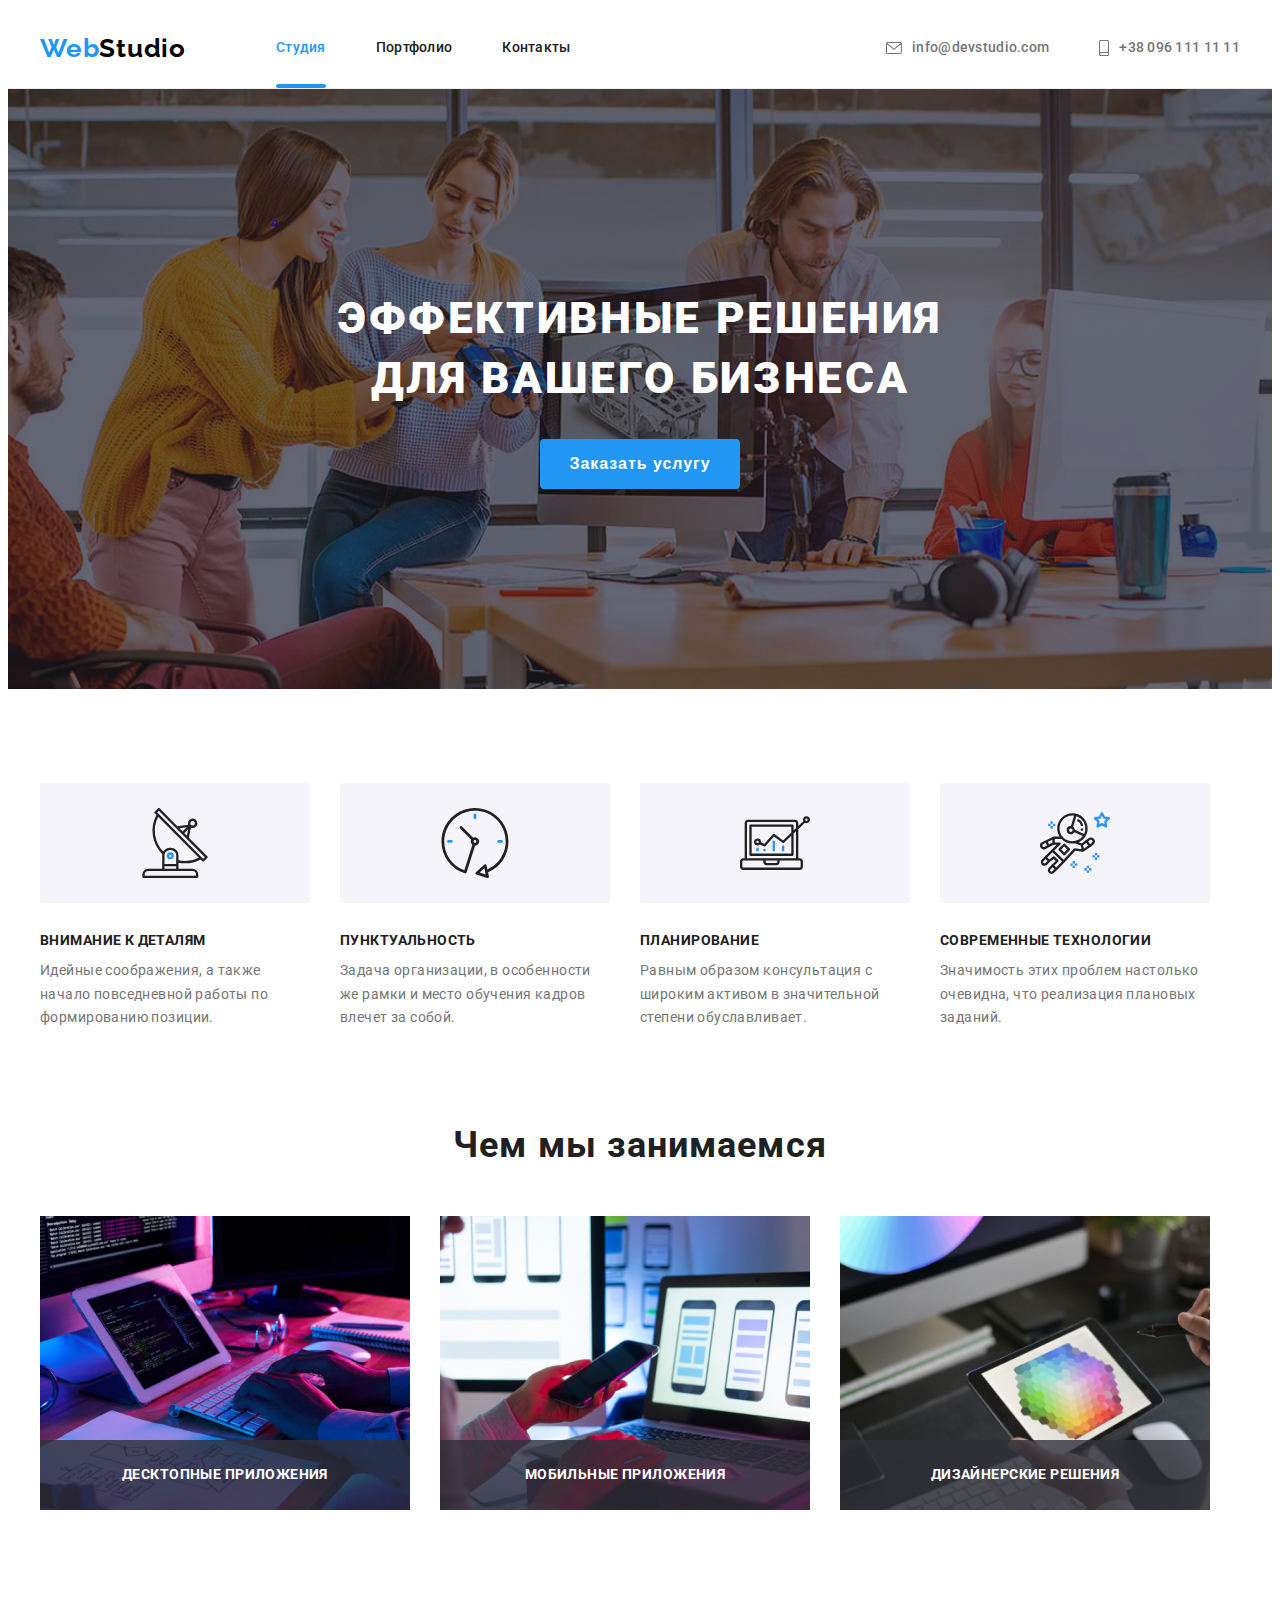
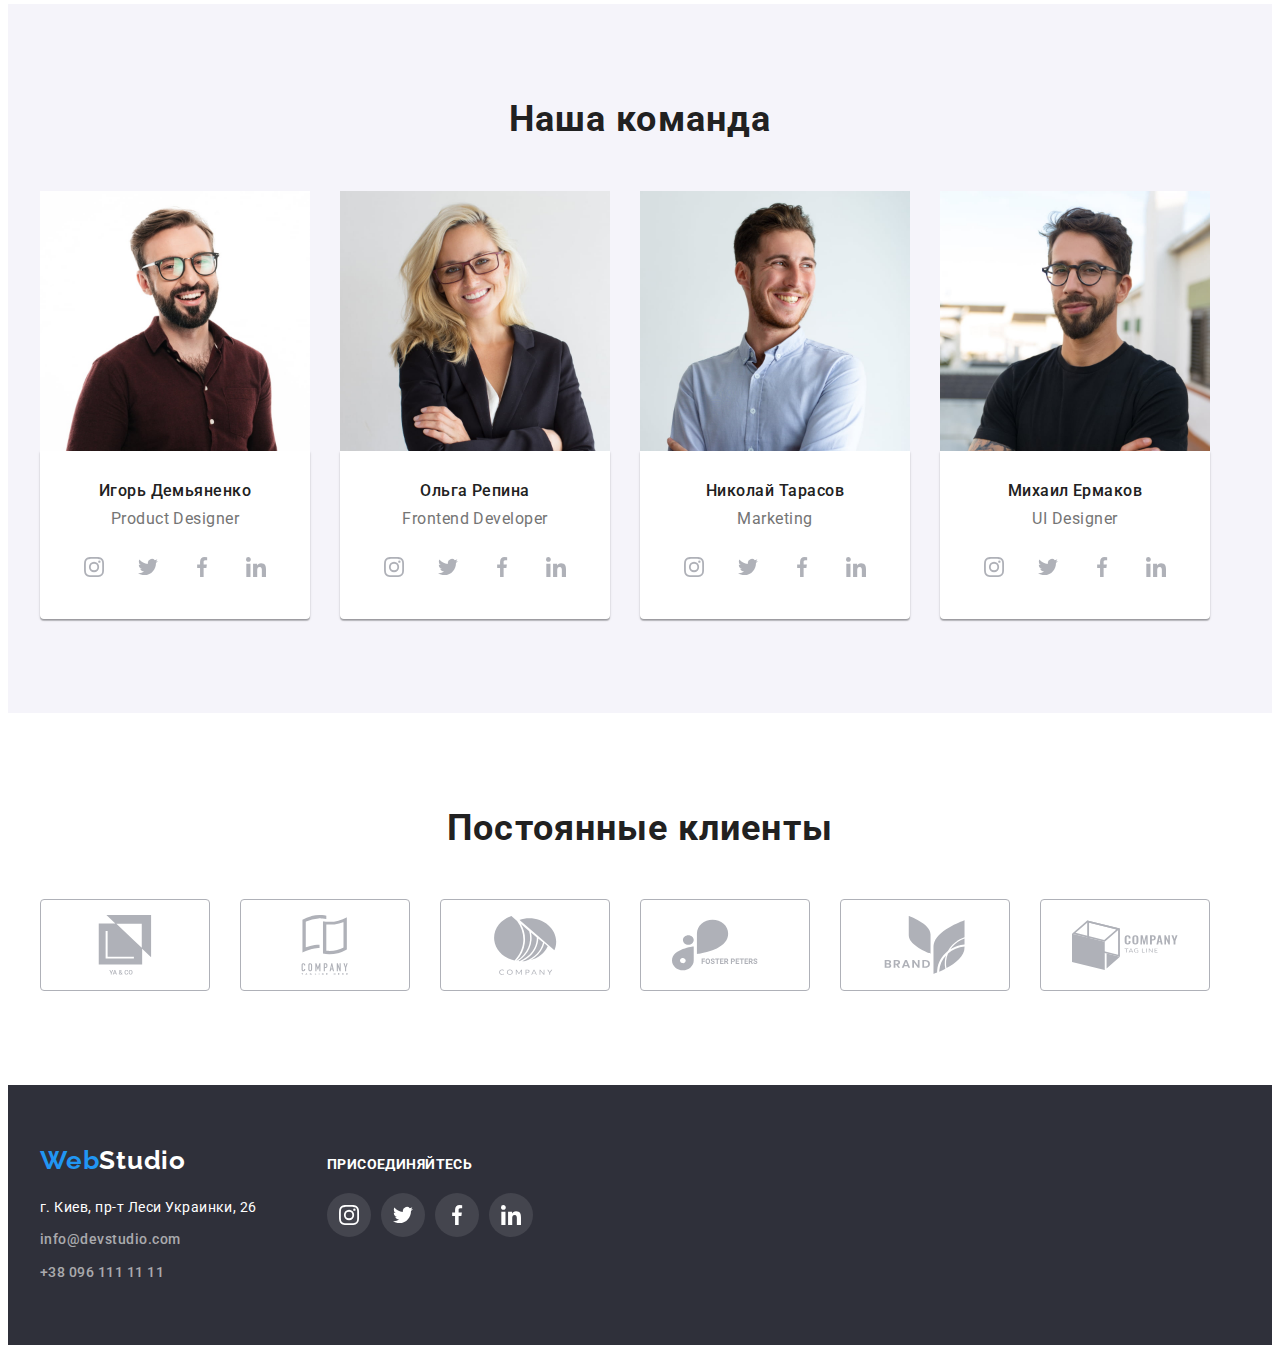
==== index.html @ 2dee27a9 "step-1" ====
<!DOCTYPE html>
<html lang="ru">
<head>
    <meta charset="UTF-8">
    <meta http-equiv="X-UA-Compatible" content="IE=edge">
    <meta name="viewport" content="width=device-width, initial-scale=1.0">
    <title>Document</title>
    <link rel="stylesheet" href="https://cdnjs.cloudflare.com/ajax/libs/modern-normalize/1.1.0/modern-normalize.min.css"
        integrity="sha512-wpPYUAdjBVSE4KJnH1VR1HeZfpl1ub8YT/NKx4PuQ5NmX2tKuGu6U/JRp5y+Y8XG2tV+wKQpNHVUX03MfMFn9Q=="
        crossorigin="anonymous" referrerpolicy="no-referrer" />

    <link rel="preconnect" href="https://fonts.googleapis.com">
 <link rel="preconnect" href="https://fonts.gstatic.com" crossorigin>

 <link href="https://fonts.googleapis.com/css2?family=Raleway:wght@700&family=Roboto:wght@400;500;700;900&display=swap" rel="stylesheet">



    <link rel="stylesheet" href="./css/main.css">
</head>
<body>
    <!---------------------------------------------Блок 1 Шапка ----------------------------------------------------->
    <header class="header">
        <div class="container header-container">
     <nav class="header-nav active">
        <a class="link body-logo-head" href="" lang="en"><span>Web</span><span class="third-body-logo">Studio</span></a>
        
                <ul class="list menu-list">
                    <li class="menu-item"><a class="menu-link link current" href="./index.html">Студия</a></li>
                    <li class="menu-item"><a class="menu-link link" href="./portfolio.html">Портфолио</a></li>
                    <li class="menu-item"><a class="menu-link link" href="#address">Контакты</a></li>
                    </ul>
     </nav>
              
             <ul class="menu-list  contact list header-connect">

                    <li class="menu-item" aria-label="Написать">
                        <a class="header-contact link" href="mailto:info@devstudio.com">
                            <svg class="link-icon" width="16px" height="12px">
                                <use href="./img/page-3/icon/sprite.svg#icon-envelope">
                            
                                </use>
                            </svg>
                            info@devstudio.com
                         </a>
                    </li>
                    <li class="menu-item" aria-label="Позвонить">
                         <a class="header-contact link" href="tel:+380961111111">
                             <svg class="link-icon" width="10px" height="16px">
                                 <use href="./img/page-3/icon/sprite.svg#icon-smartphone">
                         
                                 </use>
                             </svg>
                        +38 096 111 11 11
                     </a>
                    </li>
             </ul>
            
        
        </div>

    </header>
    <!------------------------------------------Герой---------------------------------------------------------->
    <main>
           
             <section class="main-section overlay">
                

                 <div class="container">
                    <h1 class="main-slogan hero-after-title">Эффективные решения для вашего бизнеса</h1> 
                    <button data-modal-open class="button primary btn " type="button">Заказать услугу</button>
                </div>
                <div class="backdrop is-hidden" data-modal>
                    <div class="modal">
                        <button data-modal-close class="modal-close" type="button">
                            <svg class="modal-close-icon" width="18px" height="18px">
                                <use href="./img/page-3/icon/sprite.svg#icon-close">
                            
                                </use>
                            </svg>
                        </button>

                        </a>
                    </div>
                </div>

            </section>
            
            <!--Блок 3 приемущества -->
           
                <section class="about">

                    <div class="container">
                        <h2 class="visually-hidden">Наши приемущества</h2>
                        <ul class="list about-item">
                            <li class="about-pro-item icon-antenna">
                                <h3 class="about-title">Внимание к деталям</h3>
                                <p class="about-text">Идейные соображения, а также начало повседневной работы по формированию позиции.</p>

                            </li>
                        
                            <li class="about-pro-item icon-clock">
                                <h3 class="about-title">Пунктуальность</h3>
                                <p class="about-text">Задача организации, в особенности же рамки и место обучения кадров влечет за собой.</p>

                            </li>
                        
                            <li class="about-pro-item icon-diagram">
                                <h3 class="about-title">Планирование</h3>
                                <p class="about-text">Равным образом консультация с широким активом в значительной степени обуславливает.</p>

                            </li>
                        
                            <li class="about-pro-item icon-astronaut">
                                <h3 class="about-title">Современные технологии</h3>
                                <p class="about-text">Значимость этих проблем настолько очевидна, что реализация плановых заданий.</p>
                            </li>
                        </ul>
                    
                        </div>
                 </section>
            
            <!--Блок 4 Направление-->
            
             <section class="aside-can">
                <div class="container">
                    <h2 class="aside-us">Чем мы занимаемся</h2>
                    <ul class="list item-us">
                        <li class="item-can">
                            <div class="features-icon">
                              <img src="./img/page-1/img-7.jpg" width="370" height="294" alt="foto computer" />
                              <div class="features-icon-head">
                              <h2 class="features-icon-text">Десктопные приложения</h2>
                              </div>
                            </div>
                        </li>
                        <li class="item-can">
                            <div class="features-icon">
                            <img src="./img/page-1/img-8.jpg" width="370" height="294" alt="foto telephone" />
                                <div class="features-icon-head">
                                <h2 class="features-icon-text">Мобильные приложения</h2>
                                </div>
                            </div>
                        </li>
                        <li class="item-can">
                            <div class="features-icon">
                            <img src="./img/page-1/img-9.jpg" width="370" height="294" alt="foto tablet">
                                <div class="features-icon-head">
                                <h2 class="features-icon-text">Дизайнерские решения</h2>
                                </div>
                            </div>
                        </li>
                    </ul>
                </div>
            </section>

            <!--Блок 5 Сотрудники-->
           
                <section class="aside-team">
                    <div class="container">

                        <h2 class="aside-us">Наша команда</h2>
                        <ul class="list item-us">
                            <li class="item item-substrate">
                                <img class="aside-img" src="./img/page-1/img-3.jpg" width="270" height="260" alt="employees-1">
                                
                                <div class="item-pro-name">
                                <h3 class="item-name">Игорь Демьяненко</h3>
                                <p class="content-team">Product Designer</p>
                                
                                <ul class="list  icon-manu">
                                    <li class="icon-list">
                                        <a  href="" class="link-info">
                                            <svg class="icon-info" width="20px" height="20px">
                                                <use href="./img/page-3/icon/sprite.svg#icon-instagram">
                                                </use>
                                            </svg>
                                        </a>
                                    </li>
                                    <li class="icon-list">
                                        <a class="link-info" href="">
                                            <svg class="icon-info" width="20px" height="20px">
                                                <use href="./img/page-3/icon/sprite.svg#icon-twitter">
                                                </use>
                                            </svg>
                                        </a>
                                    </li>
                                    <li class="icon-list">
                                        <a class="link-info" href="">
                                            <svg class="icon-info" width="20px" height="20px">
                                                <use href="./img/page-3/icon/sprite.svg#icon-facebook">
                                                </use>
                                            </svg>
                                        </a>
                                    </li>
                                    <li class="icon-list">
                                        <a class="link-info" href="">
                                            <svg class="icon-info" width="20px" height="20px">
                                                <use href="./img/page-3/icon/sprite.svg#icon-linkedin">
                                                </use>
                                            </svg>
                                        </a>
                                    </li>
                                </ul>
                                </div>
                            </li>
                            <li class="item item-substrate">
                                <img class="aside-img" src="./img/page-1/img-2.jpg" width="270" height="260" alt="employees-2">
                               
                                <div class="item-pro-name">
                                <h3 class="item-name">Ольга Репина</h3>
                                <p class="content-team">Frontend Developer</p>
                                <ul class="list  icon-manu">
                                    <li class="icon-list">
                                        <a href="" class="link-info">
                                            <svg class="icon-info" width="20px" height="20px">
                                                <use href="./img/page-3/icon/sprite.svg#icon-instagram">
                                                </use>
                                            </svg>
                                        </a>
                                    </li>
                                    <li class="icon-list">
                                        <a class="link-info" href="">
                                            <svg class="icon-info" width="20px" height="20px">
                                                <use href="./img/page-3/icon/sprite.svg#icon-twitter">
                                                </use>
                                            </svg>
                                        </a>
                                    </li>
                                    <li class="icon-list">
                                        <a class="link-info" href="">
                                            <svg class="icon-info" width="20px" height="20px">
                                                <use href="./img/page-3/icon/sprite.svg#icon-facebook">
                                                </use>
                                            </svg>
                                        </a>
                                    </li>
                                    <li class="icon-list">
                                        <a class="link-info" href="">
                                            <svg class="icon-info" width="20px" height="20px">
                                                <use href="./img/page-3/icon/sprite.svg#icon-linkedin">
                                                </use>
                                            </svg>
                                        </a>
                                    </li>
                                </ul>
                                </div>
                            </li>
                            <li class="item item-substrate">
                                <img class="aside-img" src="./img/page-1/img-1.jpg" width="270" height="260" alt="employees-3">
                                
                                <div class="item-pro-name">
                                <h3 class="item-name">Николай Тарасов</h3>
                                <p class="content-team">Marketing</p>
                                <ul class="list  icon-manu">
                                    <li class="icon-list">
                                        <a href="" class="link-info">
                                            <svg class="icon-info" width="20px" height="20px">
                                                <use href="./img/page-3/icon/sprite.svg#icon-instagram">
                                                </use>
                                            </svg>
                                        </a>
                                    </li>
                                    <li class="icon-list">
                                        <a class="link-info" href="">
                                            <svg class="icon-info" width="20px" height="20px">
                                                <use href="./img/page-3/icon/sprite.svg#icon-twitter">
                                                </use>
                                            </svg>
                                        </a>
                                    </li>
                                    <li class="icon-list">
                                        <a class="link-info" href="">
                                            <svg class="icon-info" width="20px" height="20px">
                                                <use href="./img/page-3/icon/sprite.svg#icon-facebook">
                                                </use>
                                            </svg>
                                        </a>
                                    </li>
                                    <li class="icon-list">
                                        <a class="link-info" href="">
                                            <svg class="icon-info" width="20px" height="20px">
                                                <use href="./img/page-3/icon/sprite.svg#icon-linkedin">
                                                </use>
                                            </svg>
                                        </a>
                                    </li>
                                </ul>
                                </div>
                            </li>
                            <li class="item item-substrate">
                                <img class="aside-img" src="./img/page-1/img.jpg" width="270" height="260" alt="employees-4">
                               
                                <div class="item-pro-name">
                                <h3 class="item-name">Михаил Ермаков</h3>
                                <p class="content-team">UI Designer</p>
                                <ul class="list  icon-manu">
                                    <li class="icon-list">
                                        <a href="" class="link-info">
                                            <svg class="icon-info" width="20px" height="20px">
                                                <use href="./img/page-3/icon/sprite.svg#icon-instagram">
                                                </use>
                                            </svg>
                                        </a>
                                    </li>
                                    <li class="icon-list">
                                        <a class="link-info" href="">
                                            <svg class="icon-info" width="20px" height="20px">
                                                <use href="./img/page-3/icon/sprite.svg#icon-twitter">
                                                </use>
                                            </svg>
                                        </a>
                                    </li>
                                    <li class="icon-list">
                                        <a class="link-info" href="">
                                            <svg class="icon-info" width="20px" height="20px">
                                                <use href="./img/page-3/icon/sprite.svg#icon-facebook">
                                                </use>
                                            </svg>
                                        </a>
                                    </li>
                                    <li class="icon-list">
                                        <a class="link-info" href="">
                                            <svg class="icon-info" width="20px" height="20px">
                                                <use href="./img/page-3/icon/sprite.svg#icon-linkedin">
                                                </use>
                                            </svg>
                                        </a>
                                    </li>
                                </ul>
                                </div>
                            </li>
                        </ul>
                    </div>
             </section>

             <section class="our-clients">
                  <div class="container">
                      <h2 class="aside-us">Постоянные клиенты</h2>
                      <ul class="list item-us">
                            <li class="frame">
                                <a class="frame-clients" href="">
                                    <svg class="icon-frame"  width="106px" height="60px">
                                        <use href="./img/page-3/icon/sprite.svg#icon-group">
                                        </use>
                                    </svg>
                                </a>
                            </li>
                            <li class="frame">
                                <a class="frame-clients" href="">
                                    <svg class="icon-frame" width="106px" height="60px">
                                        <use href="./img/page-3/icon/sprite.svg#icon-group-1">
                                        </use>
                                    </svg>
                                </a>
                            </li>
                            <li class="frame">
                                <a class="frame-clients" href="">
                                    <svg class="icon-frame" width="106px" height="60px">
                                        <use href="./img/page-3/icon/sprite.svg#icon-group-2">
                                        </use>
                                    </svg>
                                </a>
                            </li>
                            <li class="frame">
                                <a class="frame-clients" href="">
                                    <svg class="icon-frame" width="106px" height="60px">
                                        <use href="./img/page-3/icon/sprite.svg#icon-group-3">
                                        </use>
                                    </svg>
                                </a>
                            </li>
                            <li class="frame">
                                <a class="frame-clients" href="">
                                    <svg class="icon-frame" width="106px" height="60px">
                                        <use href="./img/page-3/icon/sprite.svg#icon-group-4">
                                        </use>
                                    </svg>
                                </a>
                            </li>

                            <li class="frame">
                                <a class="frame-clients" href="">
                                    <svg class="icon-frame" width="106px" height="60px">
                                        <use href="./img/page-3/icon/sprite.svg#icon-group-5">
                                        </use>
                                    </svg>
                                </a>
                            </li>
                      </ul>

                  </div>

             </section>
            
</main>
    <!------------------------------------Блок 6 конт-я информ.---------------------------------------------->
    <footer class="address " id="address">
        <div class="container footer-info">
            <div class="">
            <a class="link body-logo-footer addres-logo" href="" lang="en"><span>Web</span><span
                    class="second-body-logo">Studio</span></a>
                    
            <address class="footer-address">
                <p class="aside-footer">г. Киев, пр-т Леси Украинки, 26</p>

                
                <ul class="list">
                    <li class="footer"><a class="footer-link link" href="mailto:info@devstudio.com"> info@devstudio.com </a>
                    </li>
                    <li class="footer"><a class="footer-link link" href="tel:+380961111111">+38 096 111 11 11 </a></li>
                </ul>
                </div>
            </address>
    
            <div class="footer-info-icon footer-blok">
                <h2 class="footer-icon">присоединяйтесь</h2>
                <ul class="list item-us">
                    <li class="icon-list">
                        <a href="" class="list footer-s-l-link footer-last">
                            <svg class="icon-info-footer" width="20px" height="20px">
                                <use href="./img/page-3/icon/sprite.svg#icon-instagram">
                                </use>
                            </svg>
                        </a>
                    </li>
                    <li class="icon-list">
                        <a class="list footer-s-l-link footer-last" href="">
                            <svg class="icon-info-footer" width="20px" height="20px">
                                <use href="./img/page-3/icon/sprite.svg#icon-twitter">
                                </use>
                            </svg>
                        </a>
                    </li>
                    <li class="icon-list">
                        <a class="list footer-s-l-link footer-last" href="">
                            <svg class="icon-info-footer" width="20px" height="20px">
                                <use href="./img/page-3/icon/sprite.svg#icon-facebook">
                                </use>
                            </svg>
                        </a>
                    </li>
                    <li class="icon-list">
                        <a class="list footer-s-l-link footer-last" href="">
                            <svg class="icon-info-footer" width="20px" height="20px">
                                <use href="./img/page-3/icon/sprite.svg#icon-linkedin">
                                </use>
                            </svg>
                        </a>
                    </li>
                </ul>
            </div>
        </div>
    
    
    
    </footer>

    <script src="./js/modal.js"></script>

</body>
</html>
---- css/main.css ----
:root {
    --header-color: #ffffff;
    --line-header-color: #ececec;
    --logo-color: #000000;
    --second-logo-color: #ffffff;
    --accent-color: #2196f3;
    --second-accent-color: #2f303a;
    --third-accent-color: #f5f4fa;
    --primary-text-color: #212121;
    --second-text-color: #757575;
    --fon-hero-color: rgba(47, 48, 58, 0.4);
    --icon-color: #afb1b8;
    --portfolio-color: #e5e5e5;
  }
  p,
  h1,
  h2,
  h3,
  h4,
  h5,
  h6 {
    margin-top: 0px;
    margin-bottom: 0px;
  }
  img {
    display: block;
  }
  
  body {
    font-family: "Roboto", sans-serif;
    background-color: #ffffff;
  }
  
  .container {
    width: 1200px;
    padding-left: 15px;
    padding-right: 15px;
    margin: 0 auto;
  }
  .menu-list {
    display: flex;
  }
  .header-nav {
    display: flex;
    align-items: center;
  }
  
  .list {
    list-style: none;
    margin: 0;
    padding: 0;
  }
  
  .link {
    text-decoration: none;
  }
  /*------------СКРЫТЬ ТЕКСТ----------*/
  .visually-hidden {
    position: absolute;
    white-space: nowrap;
    width: 1px;
    height: 1px;
    overflow: hidden;
    border: 0;
    padding: 0;
    clip: rect(0 0 0 0);
    clip-path: inset(50%);
    margin: -1px;
  }
  
  .button {
    display: inline-block;
    font-weight: 700;
    font-size: 16px;
    line-height: 1.88;
    border-radius: 4px;
    border: 1px solid transparent;
    cursor: pointer;
  }
  
  .primary {
    min-width: 200px;
    height: 50px;
    letter-spacing: 0.06em;
    transition: background-color 250ms cubic-bezier(0.4, 0, 0.2, 1),
      box-shadow 250ms cubic-bezier(0.4, 0, 0.2, 1);
    background-color: var(--accent-color);
    color: var(--header-color);
  }
  .primary:hover,
  .primary:focus {
    background-color: #188ce8;
    box-shadow: 0px 4px 4px rgba(0, 0, 0, 0.15);
  }
  /* ------------------------------------------------------------------------------------------------------ */
  .secondary {
    border-radius: 4px;
    letter-spacing: 0.03em;
    transition: background-color 250ms cubic-bezier(0.4, 0, 0.2, 1),
      color 250ms cubic-bezier(0.4, 0, 0.2, 1),
      box-shadow 250ms cubic-bezier(0.4, 0, 0.2, 1);
    background-color: var(--third-accent-color);
    color: var(--primary-text-color);
  }
  .secondary:hover,
  .secondary:focus {
    background-color: var(--accent-color);
    color: var(--header-color);
    box-shadow: 0px 3px 1px rgba(0, 0, 0, 0.1), 0px 1px 2px rgba(0, 0, 0, 0.08),
      0px 2px 2px rgba(0, 0, 0, 0.12);
  }
  
  .active {
    color: var(--accent-color);
  }
  
  /*-------------------------------------------------------header---------------------------------------------------*/
  .header {
    border-bottom: 1px solid #ececec;
  }
  .body-logo-head {
    font-family: "Raleway", sans-serif;
    font-weight: 700;
    margin-right: 90px;
    font-size: 26px;
    line-height: 1.19;
    letter-spacing: 0.03em;
    display: inline-block;
    color: var(--accent-color);
  }
  
  .body-logo-footer {
    font-family: "Raleway", sans-serif;
    font-weight: 700;
    font-size: 26px;
    line-height: 1.19;
    letter-spacing: 0.03em;
    display: inline-block;
    color: var(--accent-color);
  }
  .menu-item:not(:last-child) {
    margin-right: 50px;
  }
  
  .second-body-logo {
    font-size: 26px;
    line-height: 1.19;
    color: var(--second-logo-color);
  }
  .third-body-logo {
    font-size: 26px;
    line-height: 1.19;
    color: var(--logo-color);
  }
  .addres-logo {
    margin-bottom: 20px;
  }
  .list .link.current {
    color: var(--accent-color);
  }
  .link-icon {
    margin-right: 10px;
    background-position: center;
    fill: currentColor;
  }
  .link-icon:hover {
    fill: var(--accent-color);
  }
  
  .menu-link {
    display: block;
    padding-top: 32px;
    padding-bottom: 32px;
    font-weight: 500;
    font-size: 14px;
    line-height: 1.14;
    letter-spacing: 0.02em;
    transition: color 250ms cubic-bezier(0.4, 0, 0.2, 1);
    color: var(--primary-text-color);
    text-decoration: none;
    position: relative;
  }
  .menu-link.current::before {
    content: "";
    width: 100%;
    height: 4px;
    position: absolute;
    border-radius: 2px;
    bottom: 0;
    display: block;
    background-color: #2196f3;
  }
  .menu-link:hover,
  .menu-link:focus {
    color: var(--accent-color);
  }
  
  .header-container {
    display: flex;
    align-items: center;
  }
  
  .header-contact {
    font-weight: 500;
    font-size: 14px;
    line-height: 1.14;
    letter-spacing: 0.02em;
    color: var(--second-text-color);
    display: flex;
    align-items: center;
    transition: color 250ms cubic-bezier(0.4, 0, 0.2, 1);
  }
  .header-connect {
    margin-left: auto;
  }
  
  .header-contact:hover,
  .header-contact:focus {
    color: var(--accent-color);
  }
  
  /*-------------------------------------------hero----------------------------------------------*/
  .backdrop {
    position: fixed;
    top: 0;
    left: 0;
    width: 100vw;
    height: 100vh;
    z-index: 2;
    background-color: rgba(0, 0, 0, 0.2);
    transition: opacity 250ms linear, visibility 250ms linear;
  }
  .backdrop.is-hidden {
    visibility: hidden;
    opacity: 0;
    pointer-events: none;
  }
  .modal {
    position: absolute;
    min-width: 528px;
    min-height: 581px;
    top: 50%;
    left: 50%;
    transform: translate(-50%, -50%);
    background-color: #ffffff;
  }
  
  .modal-close {
    position: absolute;
    width: 30px;
    height: 30px;
    top: 8px;
    right: 8px;
    border-radius: 50%;
    border: 1px solid rgba(0, 0, 0, 0.1);
    background-color: transparent;
    display: flex;
    align-items: center;
    justify-content: center;
  }
  
  .main-section {
    width: auto;
    padding-top: 200px;
    padding-bottom: 200px;
    text-align: center;
    background-color: var(--second-accent-color);
  }
  .overlay {
    max-width: 1600px;
    margin-left: auto;
    margin-right: auto;
    background-image: linear-gradient(
        rgba(47, 48, 58, 0.4),
        rgba(47, 48, 58, 0.4)
      ),
      url(../img/page-3/Img.jpg);
    background-repeat: no-repeat;
    background-position: center;
    background-size: cover;
  }
  
  .main-slogan {
    font-weight: 900;
    font-size: 44px;
    line-height: 1.36;
    text-align: center;
    text-transform: uppercase;
    vertical-align: top;
    letter-spacing: 0.06em;
    color: var(--header-color);
  }
  .hero-after-title {
    max-width: 696px;
    margin-left: auto;
    margin-right: auto;
    margin-bottom: 30px;
  }
  .about {
    padding-top: 94px;
    padding-bottom: 94px;
  }
  .about-item {
    display: flex;
  }
  
  .about-pro-item:not(:last-child) {
    margin-right: 30px;
  }
  .about-pro-item {
    width: 270px;
  }
  .about-pro-item::before {
    display: block;
    content: "";
    height: 120px;
    margin-bottom: 30px;
    border-radius: 4px;
    background-color: var(--third-accent-color);
    background-size: 70px, 70px;
    background-repeat: no-repeat;
    background-position: center;
  }
  .icon-antenna::before {
    background-image: url(../img/page-3/icon/antenna.svg);
  }
  .icon-clock::before {
    background-image: url(../img/page-3/icon/clock.svg);
  }
  .icon-diagram::before {
    background-image: url(../img/page-3/icon/diagram.svg);
  }
  .icon-astronaut::before {
    background-image: url(../img/page-3/icon/astronaut.svg);
  }
  
  .about-title {
    text-transform: uppercase;
    margin-bottom: 10px;
    font-weight: 700;
    font-size: 14px;
    line-height: 1.14;
    letter-spacing: 0.03em;
    color: var(--primary-text-color);
  }
  
  .about-text {
    font-weight: 400;
    font-size: 14px;
    line-height: 1.71;
    letter-spacing: 0.03em;
    color: var(--second-text-color);
  }
  .aside-can {
    text-align: center;
    padding-bottom: 94px;
  }
  .aside-us {
    font-weight: 700;
    font-size: 36px;
    line-height: 1.17;
    letter-spacing: 0.03em;
    margin-bottom: 50px;
    color: var(--primary-text-color);
  }
  .item {
    width: 270px;
    font-weight: 500;
    font-size: 16px;
    line-height: 1.18;
    color: var(--primary-text-color);
  }
  .item-substrate {
    background-color: var(--header-color);
    border-radius: 3px;
  }
  
  .item-pro-name {
    padding-top: 30px;
    padding-bottom: 30px;
    box-shadow: 0px 1px 3px rgba(0, 0, 0, 0.12), 0px 1px 1px rgba(0, 0, 0, 0.14),
      0px 2px 1px rgba(0, 0, 0, 0.2);
    border-radius: 0px 0px 4px 4px;
  }
  
  .item-us {
    display: flex;
    text-align: center;
  }
  
  .item-can {
    width: 370px;
  }
  .features-icon {
    display: flex;
    position: relative;
    justify-content: center;
  }
  .features-icon-head {
    position: absolute;
    width: 370px;
    height: 70px;
    bottom: 0;
    background-color: rgba(47, 48, 58, 0.8);
  }
  .features-icon-text {
    padding-top: 27px;
    font-size: 14px;
    line-height: 1.14;
    text-align: center;
    letter-spacing: 0.03em;
    text-transform: uppercase;
    color: #ffffff;
  }
  
  .item-name {
    font-style: normal;
    font-weight: 500;
    font-size: 16px;
    line-height: 1.19;
    text-align: center;
    letter-spacing: 0.03em;
    margin-bottom: 10px;
  }
  .item:not(:last-child) {
    margin-right: 30px;
  }
  .item-can:not(:last-child) {
    margin-right: 30px;
  }
  
  .aside-team {
    padding-top: 94px;
    padding-bottom: 94px;
    letter-spacing: 0.03em;
    text-align: center;
    background-color: var(--third-accent-color);
  }
  
  .content-team {
    font-weight: 400;
    font-size: 16px;
    line-height: 1.18;
    margin-bottom: 16px;
    color: var(--second-text-color);
  }
  .icon-manu {
    display: flex;
    justify-content: center;
  }
  .icon-list {
    width: 44px;
    height: 44px;
    margin-right: 10px;
  }
  .icon-list:last-child {
    margin-right: 0px;
  }
  
  .link-info {
    width: 100%;
    height: 100%;
    border-radius: 50%;
    display: flex;
    align-items: center;
    justify-content: center;
    transition: background-color 250ms cubic-bezier(0.4, 0, 0.2, 1);
  }
  .link-info:hover,
  .link-info:focus {
    background-color: var(--accent-color);
  }
  
  .icon-info {
    transition: fill 250ms cubic-bezier(0.4, 0, 0.2, 1);
    fill: var(--icon-color);
  }
  
  .icon-info:hover,
  .icon-info:focus {
    fill: var(--icon-color);
  }
  
  .link-info:hover .icon-info {
    fill: var(--header-color);
  }
  
  .link-info:focus .icon-info {
    fill: var(--header-color);
  }
  
  .container-hero {
    padding-top: 94px;
    padding-bottom: 94px;
  }
  .buttons {
    display: flex;
    margin-bottom: 50px;
    justify-content: center;
  }
  .btn-menu:not(:last-child) {
    margin-right: 8px;
  }
  .aside-services {
    font-weight: 700;
    font-size: 18px;
    line-height: 2;
    text-align: left;
    letter-spacing: 0.06em;
    text-decoration: none;
  }
  .main-services {
    display: flex;
    flex-wrap: wrap;
    margin-right: -30px;
    margin-bottom: -30px;
  }
  .flex-elements {
    margin-right: 30px;
    flex-basis: calc((100% - 3 * 30px) / 3);
    margin-bottom: 30px;
    transition: transform 250ms cubic-bezier(0.4, 0, 0.2, 1);
  }
  .flex-elements:hover .category-box {
    transform: translateY(0);
  }
  .views-services {
    padding-top: 20px;
    padding-left: 24px;
    padding-bottom: 20px;
    padding-right: 24px;
    border-bottom: 1px solid #eeeeee;
    border-right: 1px solid #eeeeee;
    border-left: 1px solid #eeeeee;
  }
  .aside-box {
    width: 370px;
    border-left: 370px;
    border-bottom: 404px;
    border-right: 370px;
    transition: box-shadow 250ms cubic-bezier(0.4, 0, 0.2, 1);
  }
  .aside-box:hover,
  .aside-box:focus {
    display: block;
    box-shadow: 0px 1px 1px rgba(0, 0, 0, 0.12), 0px 4px 4px rgba(0, 0, 0, 0.06),
      1px 4px 6px rgba(0, 0, 0, 0.16);
  }
  
  .aside-item {
    font-weight: 400;
    font-size: 16px;
    line-height: 1.88;
    letter-spacing: 0.03em;
    color: var(--second-text-color);
  }
  
  .flex-name {
    margin-bottom: 4px;
    color: var(--primary-text-color);
  }
  .our-clients {
    padding-top: 94px;
    padding-bottom: 94px;
    letter-spacing: 0.03em;
    text-align: center;
    background-color: var(--header-color);
  }
  .frame {
    width: 170px;
    height: 92px;
  }
  .flex-elements-categori {
    position: relative;
    overflow: hidden;
  }
  .category-box {
    position: absolute;
    top: 0px;
    left: 0px;
    height: 100%;
    font-size: 18px;
    line-height: 1.55;
    padding: 63px 24px;
    letter-spacing: 0.03em;
    color: var(--header-color);
    background: rgba(33, 150, 243, 0.9);
    transform: translateY(100%);
    transition: transform 250ms linear;
  }
  .frame-clients {
    display: flex;
    width: 100%;
    height: 100%;
    align-items: center;
    justify-content: center;
    border: 1px solid #afb1b8;
    box-sizing: border-box;
    transition: border 250ms cubic-bezier(0.4, 0, 0.2, 1);
    border-radius: 4px;
  }
  
  .frame-clients:hover,
  .frame-clients:focus {
    border: 1px solid var(--accent-color);
  }
  .frame-clients:hover .icon-frame {
    fill: var(--accent-color);
  }
  .frame-clients:focus .icon-frame {
    fill: var(--accent-color);
  }
  .frame:not(:last-child) {
    margin-right: 30px;
  }
  .icon-frame {
    transition: fill 250ms cubic-bezier(0.4, 0, 0.2, 1);
    fill: var(--icon-color);
  }
  
  /*------------------------------------------footer----------------------------------------------*/
  
  .address {
    font-style: normal;
    display: flex;
    padding-top: 60px;
    padding-bottom: 60px;
    letter-spacing: 0.03em;
    align-items: center;
    background-color: var(--second-accent-color);
  }
  .footer-info {
    display: flex;
    align-items: baseline;
  }
  .footer-address {
    font-style: normal;
    font-weight: normal;
  }
  
  .aside-footer {
    margin-bottom: 9px;
    font-weight: 400;
    font-size: 14px;
    line-height: 1.71;
    transition: color 250ms cubic-bezier(0.4, 0, 0.2, 1);
    color: var(--second-logo-color);
  }
  .aside-footer:hover,
  .footer-link:hover,
  .footer-link:focus {
    color: var(--accent-color);
  }
  .footer-link {
    font-weight: 500;
    font-size: 14px;
    line-height: 1.71;
    transition: color 250ms cubic-bezier(0.4, 0, 0.2, 1);
    color: rgba(255, 255, 255, 0.6);
  }
  
  .footer {
    display: block;
    margin-bottom: 9px;
  }
  
  .footer:last-child {
    margin-bottom: 0px;
  }
  .footer-info-icon {
    margin-left: 70px;
  }
  .footer-icon {
    font-weight: bold;
    font-size: 14px;
    line-height: 1.14;
    letter-spacing: 0.03em;
    text-transform: uppercase;
    color: var(--header-color);
    margin-bottom: 20px;
  }
  .footer-s-l-link {
    width: 100%;
    height: 100%;
    border-radius: 50%;
    transition: background-color 250ms cubic-bezier(0.4, 0, 0.2, 1);
    display: flex;
    align-items: center;
    justify-content: center;
  }
  .footer-s-l-link:hover,
  .footer-s-l-link:focus {
    background-color: var(--accent-color);
  }
  .icon-info-footer {
    fill: var(--header-color);
  }
  .footer-s-l-link:hover .footer-last,
  .footer-s-l-link:focus .footer-last {
    fill: #ffffff;
  }
  .footer-last:hover,
  .footer-last:focus {
    background-color: var(--accent-color);
  }
  .footer-last {
    transition: background-color 250ms cubic-bezier(0.4, 0, 0.2, 1);
    background-color: rgba(255, 255, 255, 0.1);
  }
  .footer-last .footer-s-l-link {
    transition: fiil 250ms cubic-bezier(0.4, 0, 0.2, 1);
    fill: var(--header-color);
  }
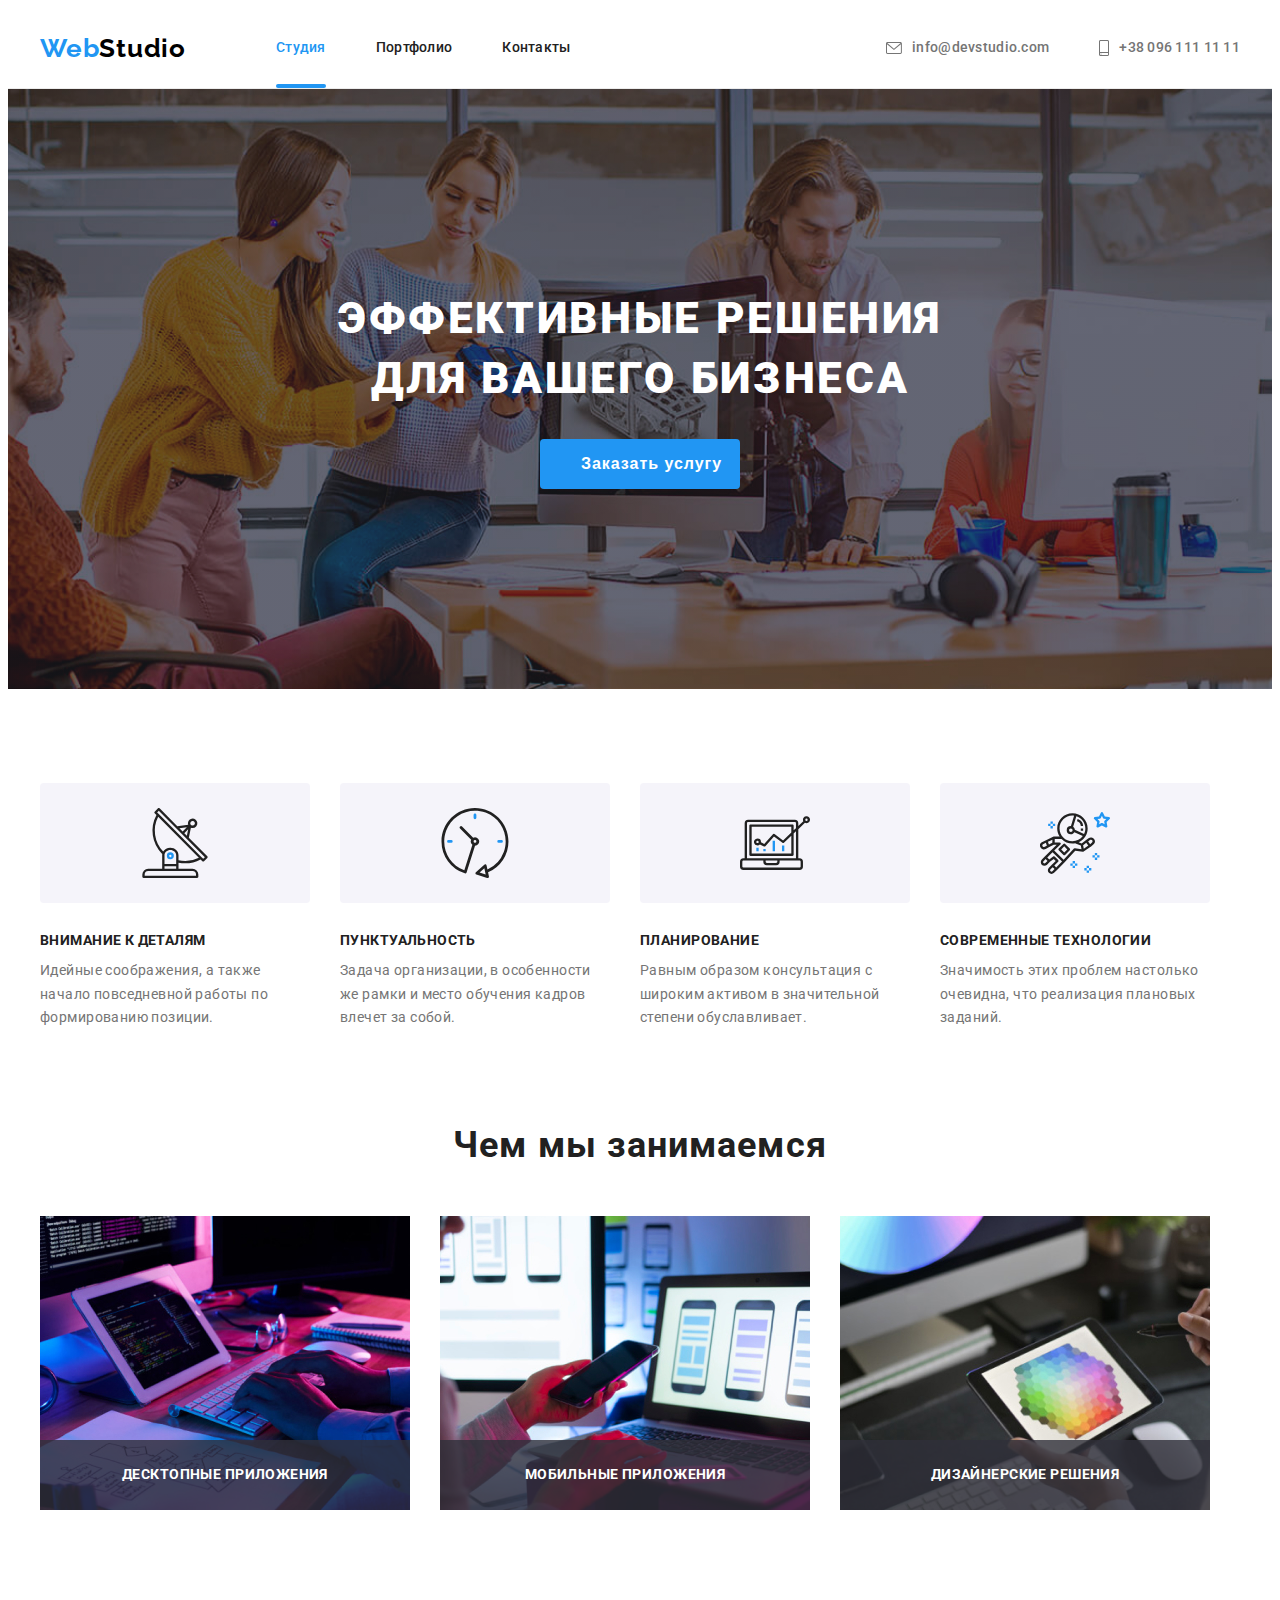
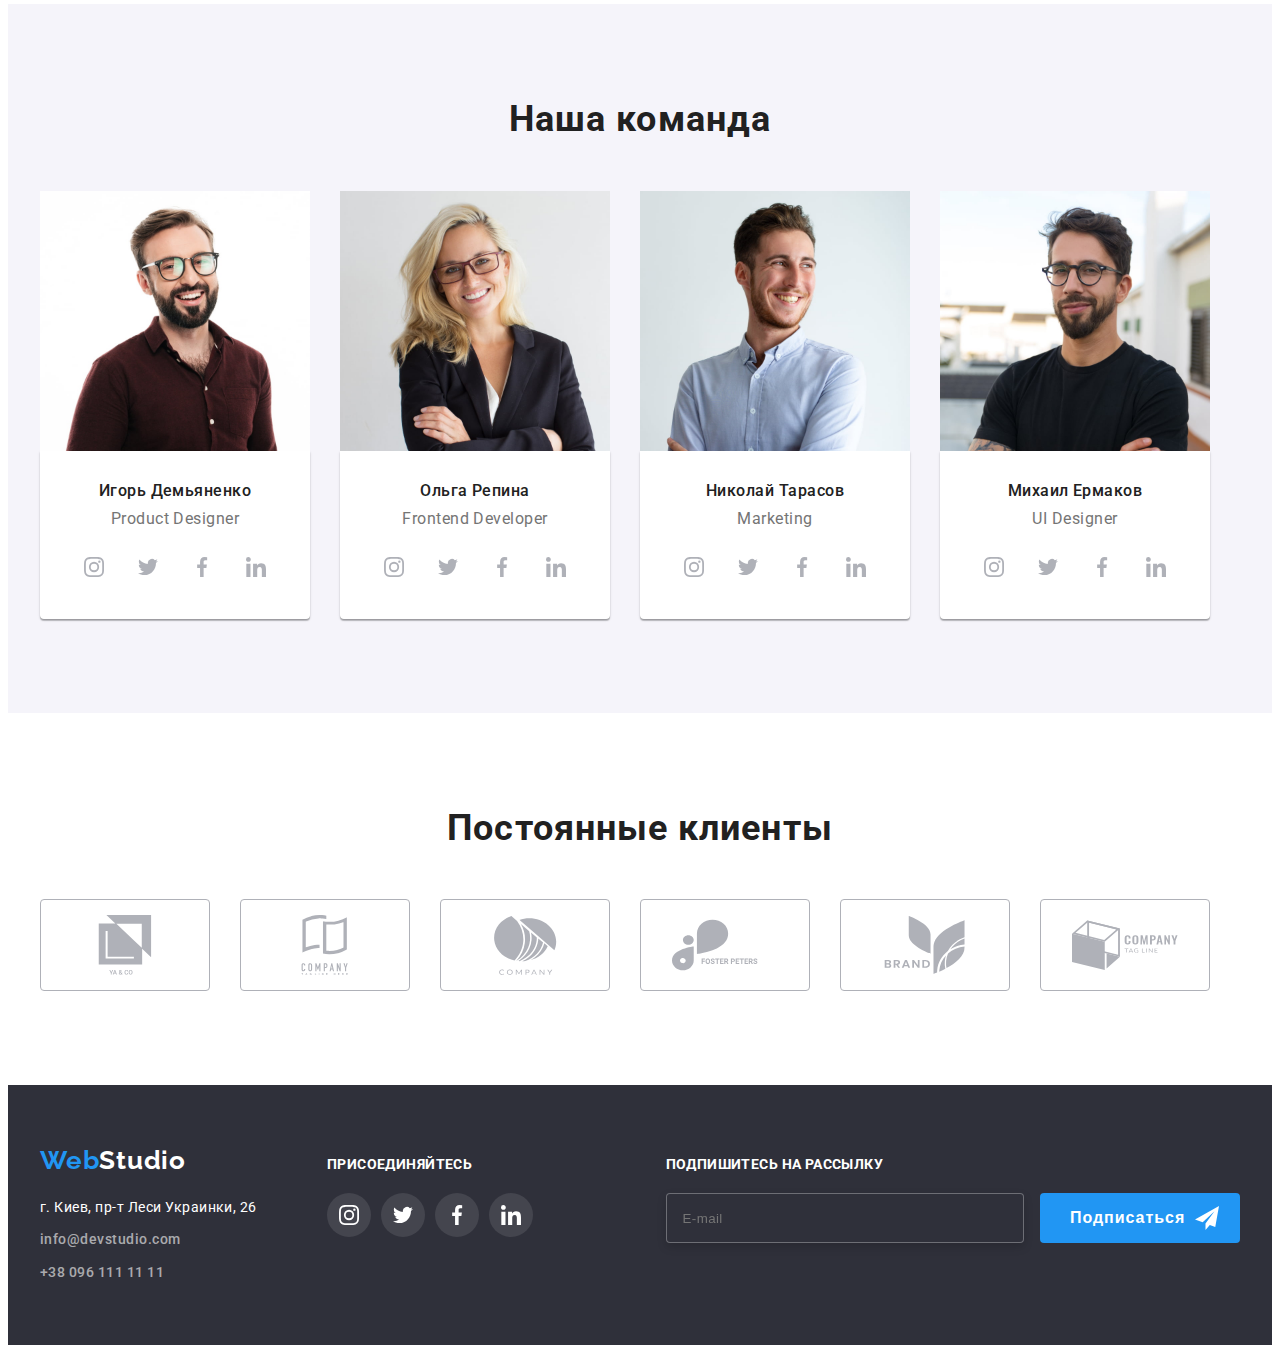
==== commit 6d5e7343: "step 2" ====
--- a/index.html
+++ b/index.html
@@ -68,7 +68,7 @@
 
                  <div class="container">
                     <h1 class="main-slogan hero-after-title">Эффективные решения для вашего бизнеса</h1> 
-                    <button data-modal-open class="button primary btn " type="button">Заказать услугу</button>
+                    <button data-modal-open class="button primary" type="button">Заказать услугу</button>
                 </div>
                 <div class="backdrop is-hidden" data-modal>
                     <div class="modal">
@@ -79,8 +79,44 @@
                                 </use>
                             </svg>
                         </button>
-
-                        </a>
+                    
+                        <div class="backdrop-form">
+                                <form class="modal-form">
+                                   <p class="form-text-hero">Оставьте свои данные, мы вам перезвоним</p>
+                                        
+                                            <div class="form-hero">
+                                            <label for="name">Имя</label>
+                                                <input class="form-hero-input" type="text" name="username" autofocus id="name"/>
+                                                <svg class="modal-form-icon" width="18px" height="18px">
+                                                    <use href="./img/page-3/icon/icons.svg#icon-person-black">
+                                                
+                                                    </use>
+                                                </svg>
+                                            </div>
+                                            <div class="form-hero">
+                                            <label for="tel">Телефон</label>
+                                                <input class="form-hero-input" type="tel" name="tel" autofocus id="tel"/>
+                                            </div>
+                                            <div class="form-hero">
+                                            <label for="email">Почта</label>
+                                                <input class="form-hero-input" type="email" name="email" id="email" />
+                                            </div>
+                                            <div class="form-hero">
+                                            <label for="comment">Комментарий</label>
+                                                <textarea class="comment" name="comment" rows="8" placeholder="Введите текст"></textarea>
+                                            </div>
+                                            <div class="form-hero-checbox">
+                                                <input type="checkbox" name="agree" value="agree" id="agree" />
+                                                <span class="icon"></span>
+                                                <label for="email">Соглашаюсь с рассылкой и принимаю&nbsp; <a class="form-hero-link" href="index.html">Условия
+                                                 договора</a></label>
+                                            </div>
+                                           
+                                   
+                              
+                                    <button class="button primary" type="submit">Отправить</button>
+                                </form>
+                            </div>
                     </div>
                 </div>
 
@@ -450,9 +486,25 @@
                     </li>
                 </ul>
             </div>
+            <div class="distribution-form">
+                <form class="">
+                    <p class="label-footer">Подпишитесь на рассылку</p>
+                    <div class="footer-form">
+                      <input class="input-footer" type="email" name="mail" placeholder="E-mail" id="mail" pattern="[a-z0-9._%+-]+@[a-z0-9.-]+\.[a-z]{2,4}$"
+                    title="mail@mail.com">
+
+                        <button class="button-form primary" type="submit">Подписаться
+                             <svg class="form-icon-footer" width="24px" height="24px">
+                              <use href="./img/page-3/icon/icons.svg#icon-icon-send">
+                              </use>
+                          </svg>
+                        </button>
+                        </div>
+                </form>
+                
+            </div>
         </div>
-    
-    
+   
     
     </footer>
 
--- a/css/main.css
+++ b/css/main.css
@@ -1,714 +1,856 @@
 :root {
-    --header-color: #ffffff;
-    --line-header-color: #ececec;
-    --logo-color: #000000;
-    --second-logo-color: #ffffff;
-    --accent-color: #2196f3;
-    --second-accent-color: #2f303a;
-    --third-accent-color: #f5f4fa;
-    --primary-text-color: #212121;
-    --second-text-color: #757575;
-    --fon-hero-color: rgba(47, 48, 58, 0.4);
-    --icon-color: #afb1b8;
-    --portfolio-color: #e5e5e5;
-  }
-  p,
-  h1,
-  h2,
-  h3,
-  h4,
-  h5,
-  h6 {
-    margin-top: 0px;
-    margin-bottom: 0px;
-  }
-  img {
-    display: block;
-  }
-  
-  body {
-    font-family: "Roboto", sans-serif;
-    background-color: #ffffff;
-  }
-  
-  .container {
-    width: 1200px;
-    padding-left: 15px;
-    padding-right: 15px;
-    margin: 0 auto;
-  }
-  .menu-list {
-    display: flex;
-  }
-  .header-nav {
-    display: flex;
-    align-items: center;
-  }
-  
-  .list {
-    list-style: none;
-    margin: 0;
-    padding: 0;
-  }
-  
-  .link {
-    text-decoration: none;
-  }
-  /*------------СКРЫТЬ ТЕКСТ----------*/
-  .visually-hidden {
-    position: absolute;
-    white-space: nowrap;
-    width: 1px;
-    height: 1px;
-    overflow: hidden;
-    border: 0;
-    padding: 0;
-    clip: rect(0 0 0 0);
-    clip-path: inset(50%);
-    margin: -1px;
-  }
-  
-  .button {
-    display: inline-block;
-    font-weight: 700;
-    font-size: 16px;
-    line-height: 1.88;
-    border-radius: 4px;
-    border: 1px solid transparent;
-    cursor: pointer;
-  }
-  
-  .primary {
-    min-width: 200px;
-    height: 50px;
-    letter-spacing: 0.06em;
-    transition: background-color 250ms cubic-bezier(0.4, 0, 0.2, 1),
-      box-shadow 250ms cubic-bezier(0.4, 0, 0.2, 1);
-    background-color: var(--accent-color);
-    color: var(--header-color);
-  }
-  .primary:hover,
-  .primary:focus {
-    background-color: #188ce8;
-    box-shadow: 0px 4px 4px rgba(0, 0, 0, 0.15);
-  }
-  /* ------------------------------------------------------------------------------------------------------ */
-  .secondary {
-    border-radius: 4px;
-    letter-spacing: 0.03em;
-    transition: background-color 250ms cubic-bezier(0.4, 0, 0.2, 1),
-      color 250ms cubic-bezier(0.4, 0, 0.2, 1),
-      box-shadow 250ms cubic-bezier(0.4, 0, 0.2, 1);
-    background-color: var(--third-accent-color);
-    color: var(--primary-text-color);
-  }
-  .secondary:hover,
-  .secondary:focus {
-    background-color: var(--accent-color);
-    color: var(--header-color);
-    box-shadow: 0px 3px 1px rgba(0, 0, 0, 0.1), 0px 1px 2px rgba(0, 0, 0, 0.08),
-      0px 2px 2px rgba(0, 0, 0, 0.12);
-  }
-  
-  .active {
-    color: var(--accent-color);
-  }
-  
-  /*-------------------------------------------------------header---------------------------------------------------*/
-  .header {
-    border-bottom: 1px solid #ececec;
-  }
-  .body-logo-head {
-    font-family: "Raleway", sans-serif;
-    font-weight: 700;
-    margin-right: 90px;
-    font-size: 26px;
-    line-height: 1.19;
-    letter-spacing: 0.03em;
-    display: inline-block;
-    color: var(--accent-color);
-  }
-  
-  .body-logo-footer {
-    font-family: "Raleway", sans-serif;
-    font-weight: 700;
-    font-size: 26px;
-    line-height: 1.19;
-    letter-spacing: 0.03em;
-    display: inline-block;
-    color: var(--accent-color);
-  }
-  .menu-item:not(:last-child) {
-    margin-right: 50px;
-  }
-  
-  .second-body-logo {
-    font-size: 26px;
-    line-height: 1.19;
-    color: var(--second-logo-color);
-  }
-  .third-body-logo {
-    font-size: 26px;
-    line-height: 1.19;
-    color: var(--logo-color);
-  }
-  .addres-logo {
-    margin-bottom: 20px;
-  }
-  .list .link.current {
-    color: var(--accent-color);
-  }
-  .link-icon {
-    margin-right: 10px;
-    background-position: center;
-    fill: currentColor;
-  }
-  .link-icon:hover {
-    fill: var(--accent-color);
-  }
-  
-  .menu-link {
-    display: block;
-    padding-top: 32px;
-    padding-bottom: 32px;
-    font-weight: 500;
-    font-size: 14px;
-    line-height: 1.14;
-    letter-spacing: 0.02em;
-    transition: color 250ms cubic-bezier(0.4, 0, 0.2, 1);
-    color: var(--primary-text-color);
-    text-decoration: none;
-    position: relative;
-  }
-  .menu-link.current::before {
-    content: "";
-    width: 100%;
-    height: 4px;
-    position: absolute;
-    border-radius: 2px;
-    bottom: 0;
-    display: block;
-    background-color: #2196f3;
-  }
-  .menu-link:hover,
-  .menu-link:focus {
-    color: var(--accent-color);
-  }
-  
-  .header-container {
-    display: flex;
-    align-items: center;
-  }
-  
-  .header-contact {
-    font-weight: 500;
-    font-size: 14px;
-    line-height: 1.14;
-    letter-spacing: 0.02em;
-    color: var(--second-text-color);
-    display: flex;
-    align-items: center;
-    transition: color 250ms cubic-bezier(0.4, 0, 0.2, 1);
-  }
-  .header-connect {
-    margin-left: auto;
-  }
-  
-  .header-contact:hover,
-  .header-contact:focus {
-    color: var(--accent-color);
-  }
-  
-  /*-------------------------------------------hero----------------------------------------------*/
-  .backdrop {
-    position: fixed;
-    top: 0;
-    left: 0;
-    width: 100vw;
-    height: 100vh;
-    z-index: 2;
-    background-color: rgba(0, 0, 0, 0.2);
-    transition: opacity 250ms linear, visibility 250ms linear;
-  }
-  .backdrop.is-hidden {
-    visibility: hidden;
-    opacity: 0;
-    pointer-events: none;
-  }
-  .modal {
-    position: absolute;
-    min-width: 528px;
-    min-height: 581px;
-    top: 50%;
-    left: 50%;
-    transform: translate(-50%, -50%);
-    background-color: #ffffff;
-  }
-  
-  .modal-close {
-    position: absolute;
-    width: 30px;
-    height: 30px;
-    top: 8px;
-    right: 8px;
-    border-radius: 50%;
-    border: 1px solid rgba(0, 0, 0, 0.1);
-    background-color: transparent;
-    display: flex;
-    align-items: center;
-    justify-content: center;
-  }
-  
-  .main-section {
-    width: auto;
-    padding-top: 200px;
-    padding-bottom: 200px;
-    text-align: center;
-    background-color: var(--second-accent-color);
-  }
-  .overlay {
-    max-width: 1600px;
-    margin-left: auto;
-    margin-right: auto;
-    background-image: linear-gradient(
-        rgba(47, 48, 58, 0.4),
-        rgba(47, 48, 58, 0.4)
-      ),
-      url(../img/page-3/Img.jpg);
-    background-repeat: no-repeat;
-    background-position: center;
-    background-size: cover;
-  }
-  
-  .main-slogan {
-    font-weight: 900;
-    font-size: 44px;
-    line-height: 1.36;
-    text-align: center;
-    text-transform: uppercase;
-    vertical-align: top;
-    letter-spacing: 0.06em;
-    color: var(--header-color);
-  }
-  .hero-after-title {
-    max-width: 696px;
-    margin-left: auto;
-    margin-right: auto;
-    margin-bottom: 30px;
-  }
-  .about {
-    padding-top: 94px;
-    padding-bottom: 94px;
-  }
-  .about-item {
-    display: flex;
-  }
-  
-  .about-pro-item:not(:last-child) {
-    margin-right: 30px;
-  }
-  .about-pro-item {
-    width: 270px;
-  }
-  .about-pro-item::before {
-    display: block;
-    content: "";
-    height: 120px;
-    margin-bottom: 30px;
-    border-radius: 4px;
-    background-color: var(--third-accent-color);
-    background-size: 70px, 70px;
-    background-repeat: no-repeat;
-    background-position: center;
-  }
-  .icon-antenna::before {
-    background-image: url(../img/page-3/icon/antenna.svg);
-  }
-  .icon-clock::before {
-    background-image: url(../img/page-3/icon/clock.svg);
-  }
-  .icon-diagram::before {
-    background-image: url(../img/page-3/icon/diagram.svg);
-  }
-  .icon-astronaut::before {
-    background-image: url(../img/page-3/icon/astronaut.svg);
-  }
-  
-  .about-title {
-    text-transform: uppercase;
-    margin-bottom: 10px;
-    font-weight: 700;
-    font-size: 14px;
-    line-height: 1.14;
-    letter-spacing: 0.03em;
-    color: var(--primary-text-color);
-  }
-  
-  .about-text {
-    font-weight: 400;
-    font-size: 14px;
-    line-height: 1.71;
-    letter-spacing: 0.03em;
-    color: var(--second-text-color);
-  }
-  .aside-can {
-    text-align: center;
-    padding-bottom: 94px;
-  }
-  .aside-us {
-    font-weight: 700;
-    font-size: 36px;
-    line-height: 1.17;
-    letter-spacing: 0.03em;
-    margin-bottom: 50px;
-    color: var(--primary-text-color);
-  }
-  .item {
-    width: 270px;
-    font-weight: 500;
-    font-size: 16px;
-    line-height: 1.18;
-    color: var(--primary-text-color);
-  }
-  .item-substrate {
-    background-color: var(--header-color);
-    border-radius: 3px;
-  }
-  
-  .item-pro-name {
-    padding-top: 30px;
-    padding-bottom: 30px;
-    box-shadow: 0px 1px 3px rgba(0, 0, 0, 0.12), 0px 1px 1px rgba(0, 0, 0, 0.14),
-      0px 2px 1px rgba(0, 0, 0, 0.2);
-    border-radius: 0px 0px 4px 4px;
-  }
-  
-  .item-us {
-    display: flex;
-    text-align: center;
-  }
-  
-  .item-can {
-    width: 370px;
-  }
-  .features-icon {
-    display: flex;
-    position: relative;
-    justify-content: center;
-  }
-  .features-icon-head {
-    position: absolute;
-    width: 370px;
-    height: 70px;
-    bottom: 0;
-    background-color: rgba(47, 48, 58, 0.8);
-  }
-  .features-icon-text {
-    padding-top: 27px;
-    font-size: 14px;
-    line-height: 1.14;
-    text-align: center;
-    letter-spacing: 0.03em;
-    text-transform: uppercase;
-    color: #ffffff;
-  }
-  
-  .item-name {
-    font-style: normal;
-    font-weight: 500;
-    font-size: 16px;
-    line-height: 1.19;
-    text-align: center;
-    letter-spacing: 0.03em;
-    margin-bottom: 10px;
-  }
-  .item:not(:last-child) {
-    margin-right: 30px;
-  }
-  .item-can:not(:last-child) {
-    margin-right: 30px;
-  }
-  
-  .aside-team {
-    padding-top: 94px;
-    padding-bottom: 94px;
-    letter-spacing: 0.03em;
-    text-align: center;
-    background-color: var(--third-accent-color);
-  }
-  
-  .content-team {
-    font-weight: 400;
-    font-size: 16px;
-    line-height: 1.18;
-    margin-bottom: 16px;
-    color: var(--second-text-color);
-  }
-  .icon-manu {
-    display: flex;
-    justify-content: center;
-  }
-  .icon-list {
-    width: 44px;
-    height: 44px;
-    margin-right: 10px;
-  }
-  .icon-list:last-child {
-    margin-right: 0px;
-  }
-  
-  .link-info {
-    width: 100%;
-    height: 100%;
-    border-radius: 50%;
-    display: flex;
-    align-items: center;
-    justify-content: center;
-    transition: background-color 250ms cubic-bezier(0.4, 0, 0.2, 1);
-  }
-  .link-info:hover,
-  .link-info:focus {
-    background-color: var(--accent-color);
-  }
-  
-  .icon-info {
-    transition: fill 250ms cubic-bezier(0.4, 0, 0.2, 1);
-    fill: var(--icon-color);
-  }
-  
-  .icon-info:hover,
-  .icon-info:focus {
-    fill: var(--icon-color);
-  }
-  
-  .link-info:hover .icon-info {
-    fill: var(--header-color);
-  }
-  
-  .link-info:focus .icon-info {
-    fill: var(--header-color);
-  }
-  
-  .container-hero {
-    padding-top: 94px;
-    padding-bottom: 94px;
-  }
-  .buttons {
-    display: flex;
-    margin-bottom: 50px;
-    justify-content: center;
-  }
-  .btn-menu:not(:last-child) {
-    margin-right: 8px;
-  }
-  .aside-services {
-    font-weight: 700;
-    font-size: 18px;
-    line-height: 2;
-    text-align: left;
-    letter-spacing: 0.06em;
-    text-decoration: none;
-  }
-  .main-services {
-    display: flex;
-    flex-wrap: wrap;
-    margin-right: -30px;
-    margin-bottom: -30px;
-  }
-  .flex-elements {
-    margin-right: 30px;
-    flex-basis: calc((100% - 3 * 30px) / 3);
-    margin-bottom: 30px;
-    transition: transform 250ms cubic-bezier(0.4, 0, 0.2, 1);
-  }
-  .flex-elements:hover .category-box {
-    transform: translateY(0);
-  }
-  .views-services {
-    padding-top: 20px;
-    padding-left: 24px;
-    padding-bottom: 20px;
-    padding-right: 24px;
-    border-bottom: 1px solid #eeeeee;
-    border-right: 1px solid #eeeeee;
-    border-left: 1px solid #eeeeee;
-  }
-  .aside-box {
-    width: 370px;
-    border-left: 370px;
-    border-bottom: 404px;
-    border-right: 370px;
-    transition: box-shadow 250ms cubic-bezier(0.4, 0, 0.2, 1);
-  }
-  .aside-box:hover,
-  .aside-box:focus {
-    display: block;
-    box-shadow: 0px 1px 1px rgba(0, 0, 0, 0.12), 0px 4px 4px rgba(0, 0, 0, 0.06),
-      1px 4px 6px rgba(0, 0, 0, 0.16);
-  }
-  
-  .aside-item {
-    font-weight: 400;
-    font-size: 16px;
-    line-height: 1.88;
-    letter-spacing: 0.03em;
-    color: var(--second-text-color);
-  }
-  
-  .flex-name {
-    margin-bottom: 4px;
-    color: var(--primary-text-color);
-  }
-  .our-clients {
-    padding-top: 94px;
-    padding-bottom: 94px;
-    letter-spacing: 0.03em;
-    text-align: center;
-    background-color: var(--header-color);
-  }
-  .frame {
-    width: 170px;
-    height: 92px;
-  }
-  .flex-elements-categori {
-    position: relative;
-    overflow: hidden;
-  }
-  .category-box {
-    position: absolute;
-    top: 0px;
-    left: 0px;
-    height: 100%;
-    font-size: 18px;
-    line-height: 1.55;
-    padding: 63px 24px;
-    letter-spacing: 0.03em;
-    color: var(--header-color);
-    background: rgba(33, 150, 243, 0.9);
-    transform: translateY(100%);
-    transition: transform 250ms linear;
-  }
-  .frame-clients {
-    display: flex;
-    width: 100%;
-    height: 100%;
-    align-items: center;
-    justify-content: center;
-    border: 1px solid #afb1b8;
-    box-sizing: border-box;
-    transition: border 250ms cubic-bezier(0.4, 0, 0.2, 1);
-    border-radius: 4px;
-  }
-  
-  .frame-clients:hover,
-  .frame-clients:focus {
-    border: 1px solid var(--accent-color);
-  }
-  .frame-clients:hover .icon-frame {
-    fill: var(--accent-color);
-  }
-  .frame-clients:focus .icon-frame {
-    fill: var(--accent-color);
-  }
-  .frame:not(:last-child) {
-    margin-right: 30px;
-  }
-  .icon-frame {
-    transition: fill 250ms cubic-bezier(0.4, 0, 0.2, 1);
-    fill: var(--icon-color);
-  }
-  
-  /*------------------------------------------footer----------------------------------------------*/
-  
-  .address {
-    font-style: normal;
-    display: flex;
-    padding-top: 60px;
-    padding-bottom: 60px;
-    letter-spacing: 0.03em;
-    align-items: center;
-    background-color: var(--second-accent-color);
-  }
-  .footer-info {
-    display: flex;
-    align-items: baseline;
-  }
-  .footer-address {
-    font-style: normal;
-    font-weight: normal;
-  }
-  
-  .aside-footer {
-    margin-bottom: 9px;
-    font-weight: 400;
-    font-size: 14px;
-    line-height: 1.71;
-    transition: color 250ms cubic-bezier(0.4, 0, 0.2, 1);
-    color: var(--second-logo-color);
-  }
-  .aside-footer:hover,
-  .footer-link:hover,
-  .footer-link:focus {
-    color: var(--accent-color);
-  }
-  .footer-link {
-    font-weight: 500;
-    font-size: 14px;
-    line-height: 1.71;
-    transition: color 250ms cubic-bezier(0.4, 0, 0.2, 1);
-    color: rgba(255, 255, 255, 0.6);
-  }
-  
-  .footer {
-    display: block;
-    margin-bottom: 9px;
-  }
-  
-  .footer:last-child {
-    margin-bottom: 0px;
-  }
-  .footer-info-icon {
-    margin-left: 70px;
-  }
-  .footer-icon {
-    font-weight: bold;
-    font-size: 14px;
-    line-height: 1.14;
-    letter-spacing: 0.03em;
-    text-transform: uppercase;
-    color: var(--header-color);
-    margin-bottom: 20px;
-  }
-  .footer-s-l-link {
-    width: 100%;
-    height: 100%;
-    border-radius: 50%;
-    transition: background-color 250ms cubic-bezier(0.4, 0, 0.2, 1);
-    display: flex;
-    align-items: center;
-    justify-content: center;
-  }
-  .footer-s-l-link:hover,
-  .footer-s-l-link:focus {
-    background-color: var(--accent-color);
-  }
-  .icon-info-footer {
-    fill: var(--header-color);
-  }
-  .footer-s-l-link:hover .footer-last,
-  .footer-s-l-link:focus .footer-last {
-    fill: #ffffff;
-  }
-  .footer-last:hover,
-  .footer-last:focus {
-    background-color: var(--accent-color);
-  }
-  .footer-last {
-    transition: background-color 250ms cubic-bezier(0.4, 0, 0.2, 1);
-    background-color: rgba(255, 255, 255, 0.1);
-  }
-  .footer-last .footer-s-l-link {
-    transition: fiil 250ms cubic-bezier(0.4, 0, 0.2, 1);
-    fill: var(--header-color);
-  }
-  +  --header-color: #ffffff;
+  --line-header-color: #ececec;
+  --logo-color: #000000;
+  --second-logo-color: #ffffff;
+  --accent-color: #2196f3;
+  --second-accent-color: #2f303a;
+  --third-accent-color: #f5f4fa;
+  --primary-text-color: #212121;
+  --second-text-color: #757575;
+  --fon-hero-color: rgba(47, 48, 58, 0.4);
+  --icon-color: #afb1b8;
+  --portfolio-color: #e5e5e5;
+}
+p,
+h1,
+h2,
+h3,
+h4,
+h5,
+h6 {
+  margin-top: 0px;
+  margin-bottom: 0px;
+}
+img {
+  display: block;
+}
+
+body {
+  font-family: "Roboto", sans-serif;
+  background-color: #ffffff;
+}
+
+.container {
+  width: 1200px;
+  padding-left: 15px;
+  padding-right: 15px;
+  margin: 0 auto;
+}
+.menu-list {
+  display: flex;
+}
+.header-nav {
+  display: flex;
+  align-items: center;
+}
+
+.list {
+  list-style: none;
+  margin: 0;
+  padding: 0;
+}
+
+.link {
+  text-decoration: none;
+}
+/*------------СКРЫТЬ ТЕКСТ----------*/
+.visually-hidden {
+  position: absolute;
+  white-space: nowrap;
+  width: 1px;
+  height: 1px;
+  overflow: hidden;
+  border: 0;
+  padding: 0;
+  clip: rect(0 0 0 0);
+  clip-path: inset(50%);
+  margin: -1px;
+}
+
+.button {
+  display: inline-block;
+  padding-left: 29px;
+  font-weight: 700;
+  font-size: 16px;
+  line-height: 1.88;
+  border-radius: 4px;
+  border: 1px solid transparent;
+  cursor: pointer;
+}
+.button-form {
+  display: inline-flex;
+  padding-left: 29px;
+  font-weight: 700;
+  font-size: 16px;
+  line-height: 1.88;
+  border-radius: 4px;
+  border: 1px solid transparent;
+  cursor: pointer;
+}
+
+.primary {
+  min-width: 200px;
+  height: 50px;
+  letter-spacing: 0.06em;
+  align-items: center;
+  text-align: center;
+  transition: background-color 250ms cubic-bezier(0.4, 0, 0.2, 1),
+    box-shadow 250ms cubic-bezier(0.4, 0, 0.2, 1);
+  background-color: var(--accent-color);
+  color: var(--header-color);
+}
+.primary:hover,
+.primary:focus {
+  background-color: #188ce8;
+  box-shadow: 0px 4px 4px rgba(0, 0, 0, 0.15);
+}
+/* ------------------------------------------------------------------------------------------------------ */
+.secondary {
+  border-radius: 4px;
+  letter-spacing: 0.03em;
+  transition: background-color 250ms cubic-bezier(0.4, 0, 0.2, 1),
+    color 250ms cubic-bezier(0.4, 0, 0.2, 1),
+    box-shadow 250ms cubic-bezier(0.4, 0, 0.2, 1);
+  background-color: var(--third-accent-color);
+  color: var(--primary-text-color);
+}
+.secondary:hover,
+.secondary:focus {
+  background-color: var(--accent-color);
+  color: var(--header-color);
+  box-shadow: 0px 3px 1px rgba(0, 0, 0, 0.1), 0px 1px 2px rgba(0, 0, 0, 0.08),
+    0px 2px 2px rgba(0, 0, 0, 0.12);
+}
+
+.active {
+  color: var(--accent-color);
+}
+
+/*-------------------------------------------------------header---------------------------------------------------*/
+.header {
+  border-bottom: 1px solid #ececec;
+}
+.body-logo-head {
+  font-family: "Raleway", sans-serif;
+  font-weight: 700;
+  margin-right: 90px;
+  font-size: 26px;
+  line-height: 1.19;
+  letter-spacing: 0.03em;
+  display: inline-block;
+  color: var(--accent-color);
+}
+
+.body-logo-footer {
+  font-family: "Raleway", sans-serif;
+  font-weight: 700;
+  font-size: 26px;
+  line-height: 1.19;
+  letter-spacing: 0.03em;
+  display: inline-block;
+  color: var(--accent-color);
+}
+.menu-item:not(:last-child) {
+  margin-right: 50px;
+}
+
+.second-body-logo {
+  font-size: 26px;
+  line-height: 1.19;
+  color: var(--second-logo-color);
+}
+.third-body-logo {
+  font-size: 26px;
+  line-height: 1.19;
+  color: var(--logo-color);
+}
+.addres-logo {
+  margin-bottom: 20px;
+}
+.list .link.current {
+  color: var(--accent-color);
+}
+.link-icon {
+  margin-right: 10px;
+  background-position: center;
+  fill: currentColor;
+}
+.link-icon:hover {
+  fill: var(--accent-color);
+}
+
+.menu-link {
+  display: block;
+  padding-top: 32px;
+  padding-bottom: 32px;
+  font-weight: 500;
+  font-size: 14px;
+  line-height: 1.14;
+  letter-spacing: 0.02em;
+  transition: color 250ms cubic-bezier(0.4, 0, 0.2, 1);
+  color: var(--primary-text-color);
+  text-decoration: none;
+  position: relative;
+}
+.menu-link.current::before {
+  content: "";
+  width: 100%;
+  height: 4px;
+  position: absolute;
+  border-radius: 2px;
+  bottom: 0;
+  display: block;
+  background-color: #2196f3;
+}
+.menu-link:hover,
+.menu-link:focus {
+  color: var(--accent-color);
+}
+
+.header-container {
+  display: flex;
+  align-items: center;
+}
+
+.header-contact {
+  font-weight: 500;
+  font-size: 14px;
+  line-height: 1.14;
+  letter-spacing: 0.02em;
+  color: var(--second-text-color);
+  display: flex;
+  align-items: center;
+  transition: color 250ms cubic-bezier(0.4, 0, 0.2, 1);
+}
+.header-connect {
+  margin-left: auto;
+}
+
+.header-contact:hover,
+.header-contact:focus {
+  color: var(--accent-color);
+}
+
+/*-------------------------------------------hero----------------------------------------------*/
+.backdrop {
+  position: fixed;
+  top: 0;
+  left: 0;
+  width: 100vw;
+  height: 100vh;
+  z-index: 2;
+  background-color: rgba(0, 0, 0, 0.2);
+  transition: opacity 250ms linear, visibility 250ms linear;
+}
+.backdrop.is-hidden {
+  visibility: hidden;
+  opacity: 0;
+  pointer-events: none;
+}
+.modal {
+  position: absolute;
+  min-width: 528px;
+  min-height: 581px;
+  top: 50%;
+  left: 50%;
+  transform: translate(-50%, -50%);
+  background-color: #ffffff;
+}
+textarea {
+  resize: none;
+}
+.backdrop-form {
+}
+.modal-form {
+  width: 528px;
+  margin-left: auto;
+  margin-right: auto;
+  padding: 40px;
+}
+.form-hero {
+  display: flex;
+  flex-direction: column;
+  font-weight: 400;
+  font-size: 12px;
+  line-height: 1.17;
+  text-align: left;
+  letter-spacing: 0.01em;
+  color: #757575;
+}
+.form-hero label {
+  margin-bottom: 4px;
+}
+.form-hero input {
+  margin: 0;
+  padding-top: 14px;
+  padding-left: 15px;
+  border: 1px solid rgba(33, 33, 33, 0.2);
+  box-sizing: border-box;
+  border-radius: 4px;
+}
+.form-hero input::placeholder {
+  font-style: normal;
+  font-weight: normal;
+  font-size: 14px;
+  line-height: 1.14;
+  letter-spacing: 0.01em;
+  color: rgba(117, 117, 117, 0.5);
+}
+.form-hero:not(:last-child) {
+  margin-bottom: 10px;
+}
+.modal-form-icon {
+}
+.form-text-hero {
+  font-weight: 700;
+  font-size: 20px;
+  line-height: 1.15;
+  margin-bottom: 12px;
+  text-align: center;
+  letter-spacing: 0.03em;
+  color: var(--primary-text-color);
+}
+.form-hero-checbox {
+  display: flex;
+  flex-direction: column;
+  margin-top: 20px;
+  margin-bottom: 30px;
+  list-style: none;
+}
+.form-hero-checbox input[type="checkbox"] {
+  width: 16px;
+  height: 15px;
+}
+.icon {
+  display: inline-block;
+  width: 16px;
+  height: 15px;
+  border-radius: 4px;
+  border: 2px solid var(--logo-color);
+}
+.checkbox:checked + .icon {
+  background-color: var(--accent-color);
+  background-image: url(../img/page-3/icon/Vector-1.svg);
+  background-size: contain;
+  background-origin: border-box;
+}
+.form-hero-checbox label {
+  font-style: normal;
+  font-weight: normal;
+  font-size: 14px;
+  line-height: 1.17;
+  letter-spacing: 0.03em;
+  color: var(--second-text-color);
+}
+.form-hero-link {
+  text-decoration-line: underline;
+  color: var(--accent-color);
+}
+.comment {
+  padding-top: 12px;
+  padding-left: 16px;
+  letter-spacing: 0.01em;
+  border: 1px solid rgba(33, 33, 33, 0.2);
+  box-sizing: border-box;
+  border-radius: 4px;
+  color: rgba(117, 117, 117, 0.5);
+}
+.modal-close {
+  position: absolute;
+  width: 30px;
+  height: 30px;
+  top: 8px;
+  right: 8px;
+  border-radius: 50%;
+  border: 1px solid rgba(0, 0, 0, 0.1);
+  background-color: transparent;
+  display: flex;
+  align-items: center;
+  justify-content: center;
+}
+
+.main-section {
+  width: auto;
+  padding-top: 200px;
+  padding-bottom: 200px;
+  text-align: center;
+  background-color: var(--second-accent-color);
+}
+.overlay {
+  max-width: 1600px;
+  margin-left: auto;
+  margin-right: auto;
+  background-image: linear-gradient(
+      rgba(47, 48, 58, 0.4),
+      rgba(47, 48, 58, 0.4)
+    ),
+    url(../img/page-3/Img.jpg);
+  background-repeat: no-repeat;
+  background-position: center;
+  background-size: cover;
+}
+
+.main-slogan {
+  font-weight: 900;
+  font-size: 44px;
+  line-height: 1.36;
+  text-align: center;
+  text-transform: uppercase;
+  vertical-align: top;
+  letter-spacing: 0.06em;
+  color: var(--header-color);
+}
+.hero-after-title {
+  max-width: 696px;
+  margin-left: auto;
+  margin-right: auto;
+  margin-bottom: 30px;
+}
+.about {
+  padding-top: 94px;
+  padding-bottom: 94px;
+}
+.about-item {
+  display: flex;
+}
+
+.about-pro-item:not(:last-child) {
+  margin-right: 30px;
+}
+.about-pro-item {
+  width: 270px;
+}
+.about-pro-item::before {
+  display: block;
+  content: "";
+  height: 120px;
+  margin-bottom: 30px;
+  border-radius: 4px;
+  background-color: var(--third-accent-color);
+  background-size: 70px, 70px;
+  background-repeat: no-repeat;
+  background-position: center;
+}
+.icon-antenna::before {
+  background-image: url(../img/page-3/icon/antenna.svg);
+}
+.icon-clock::before {
+  background-image: url(../img/page-3/icon/clock.svg);
+}
+.icon-diagram::before {
+  background-image: url(../img/page-3/icon/diagram.svg);
+}
+.icon-astronaut::before {
+  background-image: url(../img/page-3/icon/astronaut.svg);
+}
+
+.about-title {
+  text-transform: uppercase;
+  margin-bottom: 10px;
+  font-weight: 700;
+  font-size: 14px;
+  line-height: 1.14;
+  letter-spacing: 0.03em;
+  color: var(--primary-text-color);
+}
+
+.about-text {
+  font-weight: 400;
+  font-size: 14px;
+  line-height: 1.71;
+  letter-spacing: 0.03em;
+  color: var(--second-text-color);
+}
+.aside-can {
+  text-align: center;
+  padding-bottom: 94px;
+}
+.aside-us {
+  font-weight: 700;
+  font-size: 36px;
+  line-height: 1.17;
+  letter-spacing: 0.03em;
+  margin-bottom: 50px;
+  color: var(--primary-text-color);
+}
+.item {
+  width: 270px;
+  font-weight: 500;
+  font-size: 16px;
+  line-height: 1.18;
+  color: var(--primary-text-color);
+}
+.item-substrate {
+  background-color: var(--header-color);
+  border-radius: 3px;
+}
+
+.item-pro-name {
+  padding-top: 30px;
+  padding-bottom: 30px;
+  box-shadow: 0px 1px 3px rgba(0, 0, 0, 0.12), 0px 1px 1px rgba(0, 0, 0, 0.14),
+    0px 2px 1px rgba(0, 0, 0, 0.2);
+  border-radius: 0px 0px 4px 4px;
+}
+
+.item-us {
+  display: flex;
+  text-align: center;
+}
+
+.item-can {
+  width: 370px;
+}
+.features-icon {
+  display: flex;
+  position: relative;
+  justify-content: center;
+}
+.features-icon-head {
+  position: absolute;
+  width: 370px;
+  height: 70px;
+  bottom: 0;
+  background-color: rgba(47, 48, 58, 0.8);
+}
+.features-icon-text {
+  padding-top: 27px;
+  font-size: 14px;
+  line-height: 1.14;
+  text-align: center;
+  letter-spacing: 0.03em;
+  text-transform: uppercase;
+  color: #ffffff;
+}
+
+.item-name {
+  font-style: normal;
+  font-weight: 500;
+  font-size: 16px;
+  line-height: 1.19;
+  text-align: center;
+  letter-spacing: 0.03em;
+  margin-bottom: 10px;
+}
+.item:not(:last-child) {
+  margin-right: 30px;
+}
+.item-can:not(:last-child) {
+  margin-right: 30px;
+}
+
+.aside-team {
+  padding-top: 94px;
+  padding-bottom: 94px;
+  letter-spacing: 0.03em;
+  text-align: center;
+  background-color: var(--third-accent-color);
+}
+
+.content-team {
+  font-weight: 400;
+  font-size: 16px;
+  line-height: 1.18;
+  margin-bottom: 16px;
+  color: var(--second-text-color);
+}
+.icon-manu {
+  display: flex;
+  justify-content: center;
+}
+.icon-list {
+  width: 44px;
+  height: 44px;
+  margin-right: 10px;
+}
+.icon-list:last-child {
+  margin-right: 0px;
+}
+
+.link-info {
+  width: 100%;
+  height: 100%;
+  border-radius: 50%;
+  display: flex;
+  align-items: center;
+  justify-content: center;
+  transition: background-color 250ms cubic-bezier(0.4, 0, 0.2, 1);
+}
+.link-info:hover,
+.link-info:focus {
+  background-color: var(--accent-color);
+}
+
+.icon-info {
+  transition: fill 250ms cubic-bezier(0.4, 0, 0.2, 1);
+  fill: var(--icon-color);
+}
+
+.icon-info:hover,
+.icon-info:focus {
+  fill: var(--icon-color);
+}
+
+.link-info:hover .icon-info {
+  fill: var(--header-color);
+}
+
+.link-info:focus .icon-info {
+  fill: var(--header-color);
+}
+
+.container-hero {
+  padding-top: 94px;
+  padding-bottom: 94px;
+}
+.buttons {
+  display: flex;
+  margin-bottom: 50px;
+  justify-content: center;
+}
+.btn-menu:not(:last-child) {
+  margin-right: 8px;
+}
+.aside-services {
+  font-weight: 700;
+  font-size: 18px;
+  line-height: 2;
+  text-align: left;
+  letter-spacing: 0.06em;
+  text-decoration: none;
+}
+.main-services {
+  display: flex;
+  flex-wrap: wrap;
+  margin-right: -30px;
+  margin-bottom: -30px;
+}
+.flex-elements {
+  margin-right: 30px;
+  flex-basis: calc((100% - 3 * 30px) / 3);
+  margin-bottom: 30px;
+  transition: transform 250ms cubic-bezier(0.4, 0, 0.2, 1);
+}
+.flex-elements:hover .category-box {
+  transform: translateY(0);
+}
+.views-services {
+  padding-top: 20px;
+  padding-left: 24px;
+  padding-bottom: 20px;
+  padding-right: 24px;
+  border-bottom: 1px solid #eeeeee;
+  border-right: 1px solid #eeeeee;
+  border-left: 1px solid #eeeeee;
+}
+.aside-box {
+  width: 370px;
+  border-left: 370px;
+  border-bottom: 404px;
+  border-right: 370px;
+  transition: box-shadow 250ms cubic-bezier(0.4, 0, 0.2, 1);
+}
+.aside-box:hover,
+.aside-box:focus {
+  display: block;
+  box-shadow: 0px 1px 1px rgba(0, 0, 0, 0.12), 0px 4px 4px rgba(0, 0, 0, 0.06),
+    1px 4px 6px rgba(0, 0, 0, 0.16);
+}
+
+.aside-item {
+  font-weight: 400;
+  font-size: 16px;
+  line-height: 1.88;
+  letter-spacing: 0.03em;
+  color: var(--second-text-color);
+}
+
+.flex-name {
+  margin-bottom: 4px;
+  color: var(--primary-text-color);
+}
+.our-clients {
+  padding-top: 94px;
+  padding-bottom: 94px;
+  letter-spacing: 0.03em;
+  text-align: center;
+  background-color: var(--header-color);
+}
+.frame {
+  width: 170px;
+  height: 92px;
+}
+.flex-elements-categori {
+  position: relative;
+  overflow: hidden;
+}
+.category-box {
+  position: absolute;
+  top: 0px;
+  left: 0px;
+  height: 100%;
+  font-size: 18px;
+  line-height: 1.55;
+  padding: 63px 24px;
+  letter-spacing: 0.03em;
+  color: var(--header-color);
+  background: rgba(33, 150, 243, 0.9);
+  transform: translateY(100%);
+  transition: transform 250ms linear;
+}
+.frame-clients {
+  display: flex;
+  width: 100%;
+  height: 100%;
+  align-items: center;
+  justify-content: center;
+  border: 1px solid #afb1b8;
+  box-sizing: border-box;
+  transition: border 250ms cubic-bezier(0.4, 0, 0.2, 1);
+  border-radius: 4px;
+}
+
+.frame-clients:hover,
+.frame-clients:focus {
+  border: 1px solid var(--accent-color);
+}
+.frame-clients:hover .icon-frame {
+  fill: var(--accent-color);
+}
+.frame-clients:focus .icon-frame {
+  fill: var(--accent-color);
+}
+.frame:not(:last-child) {
+  margin-right: 30px;
+}
+.icon-frame {
+  transition: fill 250ms cubic-bezier(0.4, 0, 0.2, 1);
+  fill: var(--icon-color);
+}
+
+/*------------------------------------------footer----------------------------------------------*/
+
+.address {
+  font-style: normal;
+  display: flex;
+  padding-top: 60px;
+  padding-bottom: 60px;
+  letter-spacing: 0.03em;
+  align-items: center;
+  background-color: var(--second-accent-color);
+}
+.footer-info {
+  display: flex;
+  align-items: baseline;
+}
+.footer-address {
+  font-style: normal;
+  font-weight: normal;
+}
+
+.aside-footer {
+  margin-bottom: 9px;
+  font-weight: 400;
+  font-size: 14px;
+  line-height: 1.71;
+  transition: color 250ms cubic-bezier(0.4, 0, 0.2, 1);
+  color: var(--second-logo-color);
+}
+.aside-footer:hover,
+.footer-link:hover,
+.footer-link:focus {
+  color: var(--accent-color);
+}
+.footer-link {
+  font-weight: 500;
+  font-size: 14px;
+  line-height: 1.71;
+  transition: color 250ms cubic-bezier(0.4, 0, 0.2, 1);
+  color: rgba(255, 255, 255, 0.6);
+}
+
+.footer {
+  display: block;
+  margin-bottom: 9px;
+}
+
+.footer:last-child {
+  margin-bottom: 0px;
+}
+.footer-info-icon {
+  margin-left: 70px;
+}
+.footer-icon {
+  font-weight: bold;
+  font-size: 14px;
+  line-height: 1.14;
+  letter-spacing: 0.03em;
+  text-transform: uppercase;
+  color: var(--header-color);
+  margin-bottom: 20px;
+}
+.footer-s-l-link {
+  width: 100%;
+  height: 100%;
+  border-radius: 50%;
+  transition: background-color 250ms cubic-bezier(0.4, 0, 0.2, 1);
+  display: flex;
+  align-items: center;
+  justify-content: center;
+}
+.footer-s-l-link:hover,
+.footer-s-l-link:focus {
+  background-color: var(--accent-color);
+}
+.icon-info-footer {
+  fill: var(--header-color);
+}
+.footer-s-l-link:hover .footer-last,
+.footer-s-l-link:focus .footer-last {
+  fill: #ffffff;
+}
+.footer-last:hover,
+.footer-last:focus {
+  background-color: var(--accent-color);
+}
+.footer-last {
+  transition: background-color 250ms cubic-bezier(0.4, 0, 0.2, 1);
+  background-color: rgba(255, 255, 255, 0.1);
+}
+.footer-last .footer-s-l-link {
+  transition: fiil 250ms cubic-bezier(0.4, 0, 0.2, 1);
+  fill: var(--header-color);
+}
+.distribution-form {
+  margin-left: auto;
+  display: flex;
+}
+/* ----------------------------------------------FORM--------------------------------------------------------- */
+.input-footer {
+  width: 358px;
+  height: 50px;
+  margin-right: 12px;
+  border: 1px solid rgba(255, 255, 255, 0.3);
+  box-sizing: border-box;
+  filter: drop-shadow(0px 4px 4px rgba(0, 0, 0, 0.15));
+  border-radius: 4px;
+  background-color: var(--second-accent-color);
+}
+.footer-form input {
+  padding-left: 16px;
+  letter-spacing: 0.03em;
+  color: rgba(255, 255, 255, 0.6);
+}
+.label-footer {
+  margin-bottom: 20px;
+  font-weight: bold;
+  font-size: 14px;
+  line-height: 1.14;
+  letter-spacing: 0.03em;
+  text-transform: uppercase;
+  color: #ffffff;
+}
+.form-icon-footer {
+  margin-left: 10px;
+}
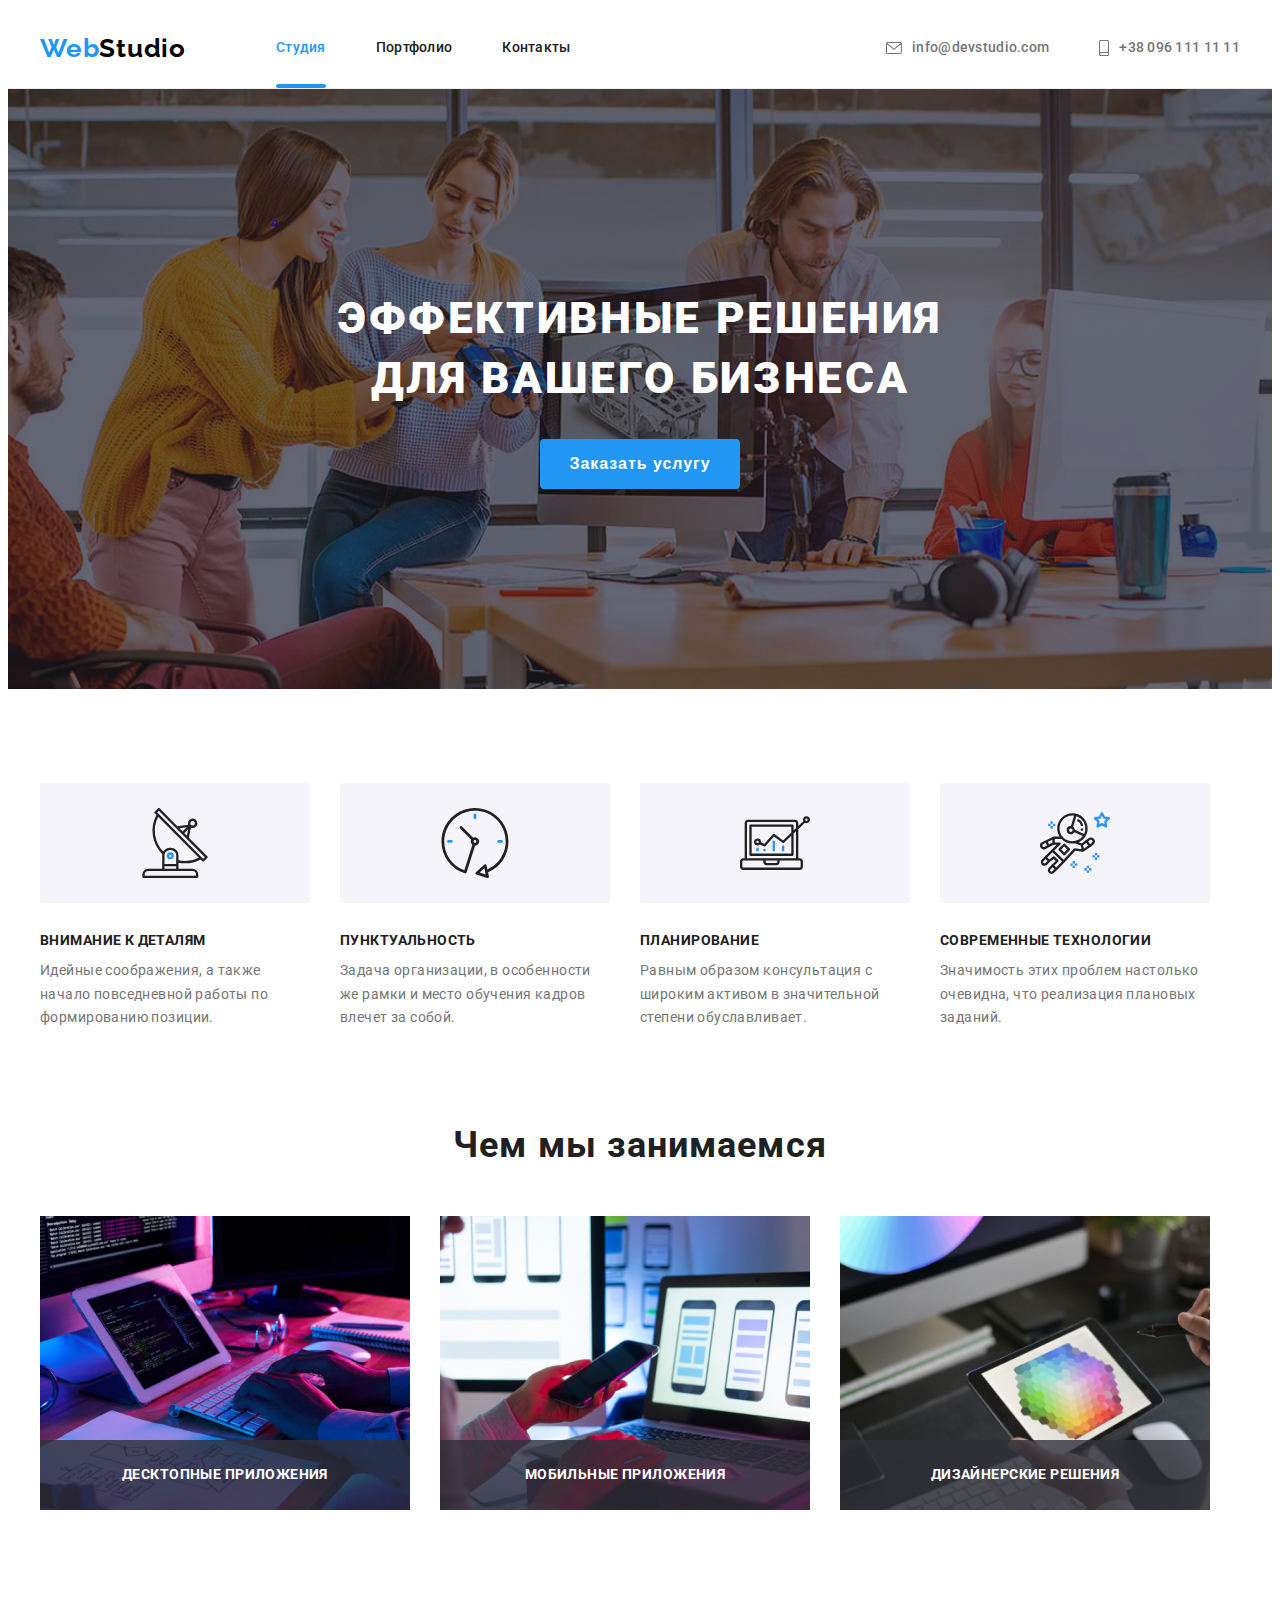
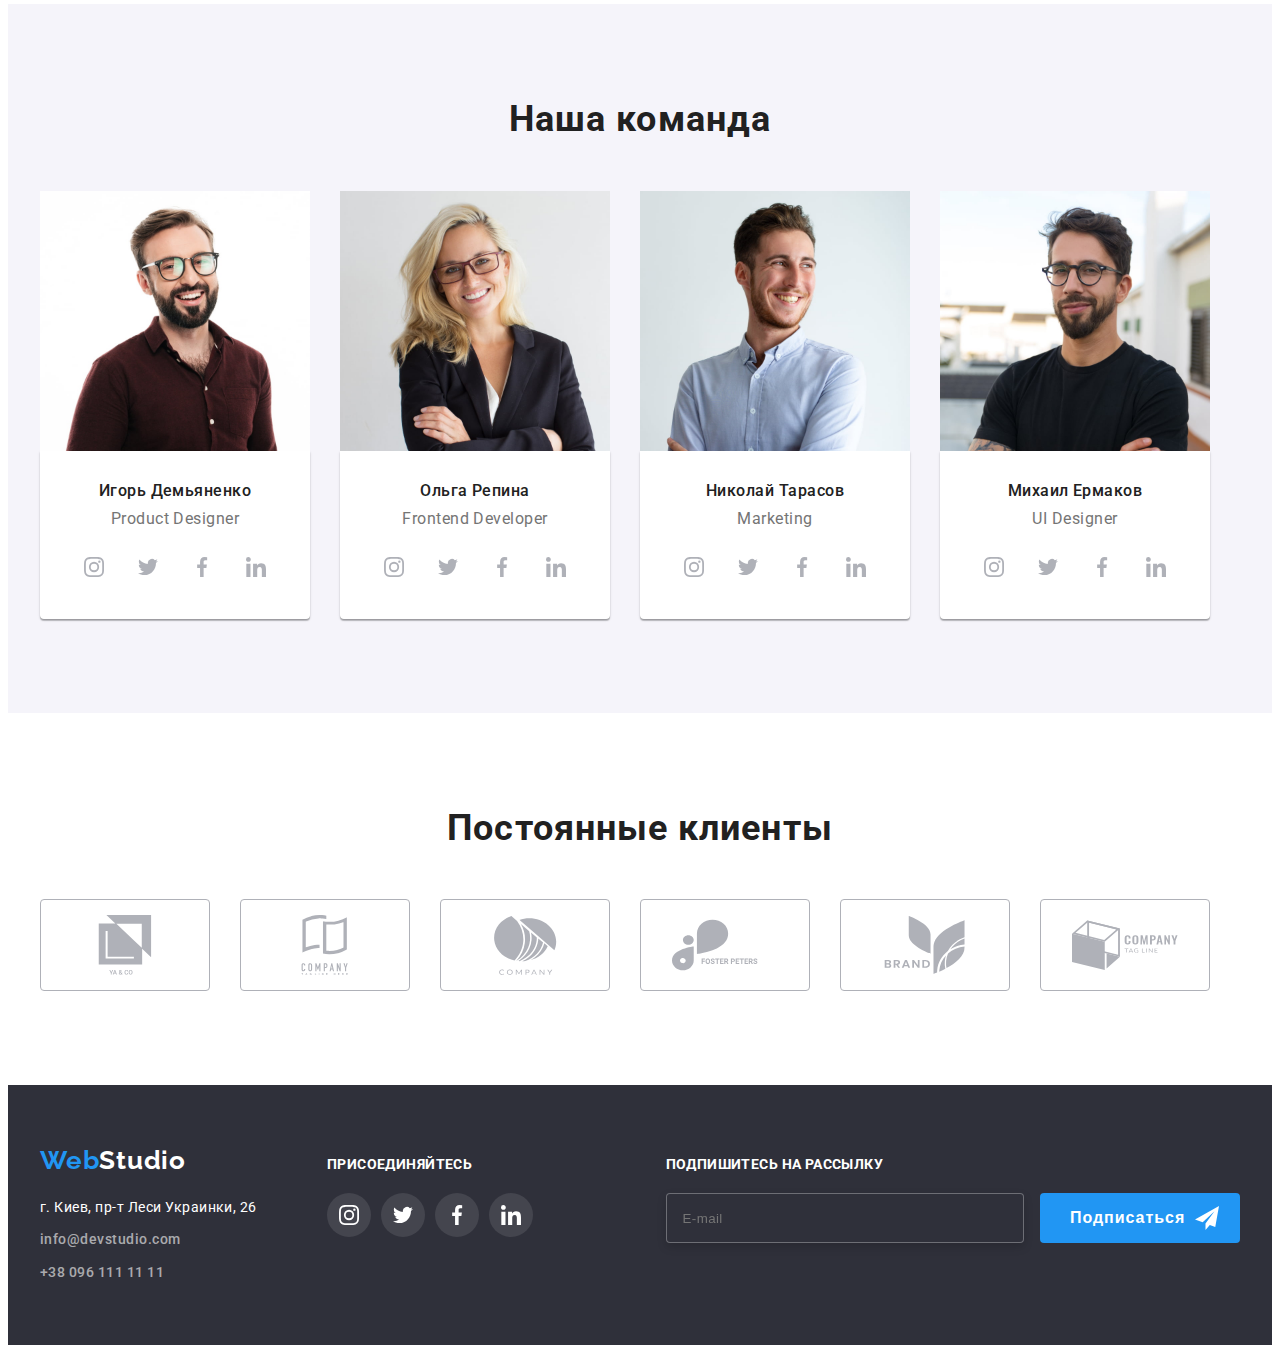
==== commit 888efac3: "фин. вар 2.2" ====
--- a/index.html
+++ b/index.html
@@ -85,30 +85,48 @@
                                    <p class="form-text-hero">Оставьте свои данные, мы вам перезвоним</p>
                                         
                                             <div class="form-hero">
-                                            <label for="name">Имя</label>
-                                                <input class="form-hero-input" type="text" name="username" autofocus id="name"/>
+                                            <label class="form-hero-label" for="name">Имя</label>
+                                               <samp class="modal-form-wrapper">
+                                                <input class="form-hero-input" type="text" name="username" autofocus id="name"  minlength="2" 
+                                 pattern="[a-zA-Zа-яёА-ЯЁ]+" title="Имя должно содержать символы кириллицы или латиницы" required/>
                                                 <svg class="modal-form-icon" width="18px" height="18px">
                                                     <use href="./img/page-3/icon/icons.svg#icon-person-black">
                                                 
                                                     </use>
                                                 </svg>
+                                                </samp>
                                             </div>
                                             <div class="form-hero">
-                                            <label for="tel">Телефон</label>
-                                                <input class="form-hero-input" type="tel" name="tel" autofocus id="tel"/>
+                                            <label class="form-hero-label" for="tel">Телефон</label>
+                                              <samp class="modal-form-wrapper">
+                                                <input class="form-hero-input" type="tel" name="tel" autofocus id="tel"  pattern="[0-9]{3}-[0-9]{3}-[0-9]{2}-[0-9]{2}" title="099-999-99-99" required/>
+                                                <svg class="modal-form-icon" width="18px" height="18px">
+                                                    <use href="./img/page-3/icon/icons.svg#icon-phone-black">
+                                                
+                                                    </use>
+                                                </svg>
+                                                </samp>
                                             </div>
                                             <div class="form-hero">
-                                            <label for="email">Почта</label>
-                                                <input class="form-hero-input" type="email" name="email" id="email" />
+                                            <label class="form-hero-label" for="email">Почта</label>
+                                              <samp class="modal-form-wrapper">
+                                                <input class="form-hero-input" type="email" name="email" id="email" pattern="[a-z0-9._%+-]+@[a-z0-9.-]+\.[a-z]{2,4}$" title="mail@mail.com" required />
+                                                <svg class="modal-form-icon" width="18px" height="18px">
+                                                    <use href="./img/page-3/icon/icons.svg#icon-email-black">
+                                                
+                                                    </use>
+                                                </svg>
+                                                </samp>
                                             </div>
                                             <div class="form-hero">
                                             <label for="comment">Комментарий</label>
-                                                <textarea class="comment" name="comment" rows="8" placeholder="Введите текст"></textarea>
+                                                <textarea class="comment-form" name="comment" placeholder="Введите текст"></textarea>
                                             </div>
                                             <div class="form-hero-checbox">
-                                                <input type="checkbox" name="agree" value="agree" id="agree" />
+                                                <label class="form-label-hero">
+                                                <input class="checkbox" type="checkbox" name="agree" value="agree" id="agree" />
                                                 <span class="icon"></span>
-                                                <label for="email">Соглашаюсь с рассылкой и принимаю&nbsp; <a class="form-hero-link" href="index.html">Условия
+                                                Соглашаюсь с рассылкой и принимаю&nbsp;<a class="form-hero-link" href="index.html">Условия
                                                  договора</a></label>
                                             </div>
                                            
--- a/css/main.css
+++ b/css/main.css
@@ -70,7 +70,6 @@
 
 .button {
   display: inline-block;
-  padding-left: 29px;
   font-weight: 700;
   font-size: 16px;
   line-height: 1.88;
@@ -257,11 +256,7 @@
   transform: translate(-50%, -50%);
   background-color: #ffffff;
 }
-textarea {
-  resize: none;
-}
-.backdrop-form {
-}
+
 .modal-form {
   width: 528px;
   margin-left: auto;
@@ -281,14 +276,20 @@
 .form-hero label {
   margin-bottom: 4px;
 }
+.modal-form-wrapper {
+  position: relative;
+  display: block;
+}
 .form-hero input {
-  margin: 0;
-  padding-top: 14px;
-  padding-left: 15px;
+  width: 100%;
+  height: 40px;
+  padding-left: 30px;
   border: 1px solid rgba(33, 33, 33, 0.2);
   box-sizing: border-box;
   border-radius: 4px;
-}
+  transition: border-color 250ms cubic-bezier(0.4, 0, 0.2, 1);
+}
+
 .form-hero input::placeholder {
   font-style: normal;
   font-weight: normal;
@@ -297,11 +298,27 @@
   letter-spacing: 0.01em;
   color: rgba(117, 117, 117, 0.5);
 }
+.form-hero input:focus {
+  outline: none;
+  border-color: var(--accent-color);
+}
+
 .form-hero:not(:last-child) {
   margin-bottom: 10px;
 }
+
 .modal-form-icon {
-}
+  display: block;
+  position: absolute;
+  top: 50%;
+  left: 12px;
+  transform: translateY(-50%);
+  transition: border-color 250ms cubic-bezier(0.4, 0, 0.2, 1);
+}
+.form-hero input:focus ~ .modal-form-icon {
+  fill: var(--accent-color);
+}
+
 .form-text-hero {
   font-weight: 700;
   font-size: 20px;
@@ -322,16 +339,29 @@
   width: 16px;
   height: 15px;
 }
+.form-label-hero {
+  display: flex;
+  align-items: center;
+}
+
+.checkbox {
+  -webkit-appearance: none;
+  -moz-appearance: none;
+  appearance: none;
+  position: absolute;
+}
 .icon {
   display: inline-block;
   width: 16px;
   height: 15px;
+  margin-right: 7px;
   border-radius: 4px;
   border: 2px solid var(--logo-color);
 }
 .checkbox:checked + .icon {
+  border-color: var(--accent-color);
   background-color: var(--accent-color);
-  background-image: url(../img/page-3/icon/Vector-1.svg);
+  background-image: url(../img/page-3/icon/check.svg);
   background-size: contain;
   background-origin: border-box;
 }
@@ -347,7 +377,9 @@
   text-decoration-line: underline;
   color: var(--accent-color);
 }
-.comment {
+.comment-form {
+  width: 100%;
+  height: 120px;
   padding-top: 12px;
   padding-left: 16px;
   letter-spacing: 0.01em;
@@ -355,7 +387,15 @@
   box-sizing: border-box;
   border-radius: 4px;
   color: rgba(117, 117, 117, 0.5);
-}
+  resize: none;
+  transition: border-color 250ms cubic-bezier(0.4, 0, 0.2, 1);
+}
+
+.form-hero textarea:focus {
+  outline: none;
+  border-color: var(--accent-color);
+}
+
 .modal-close {
   position: absolute;
   width: 30px;
@@ -365,11 +405,20 @@
   border-radius: 50%;
   border: 1px solid rgba(0, 0, 0, 0.1);
   background-color: transparent;
+  color: var(--logo-color);
   display: flex;
   align-items: center;
   justify-content: center;
-}
-
+  transition: color 250ms cubic-bezier(0.4, 0, 0.2, 1);
+}
+.modal-close:hover,
+.modal-close:focus {
+  color: var(--accent-color);
+}
+
+.modal-close-icon {
+  fill: currentColor;
+}
 .main-section {
   width: auto;
   padding-top: 200px;
